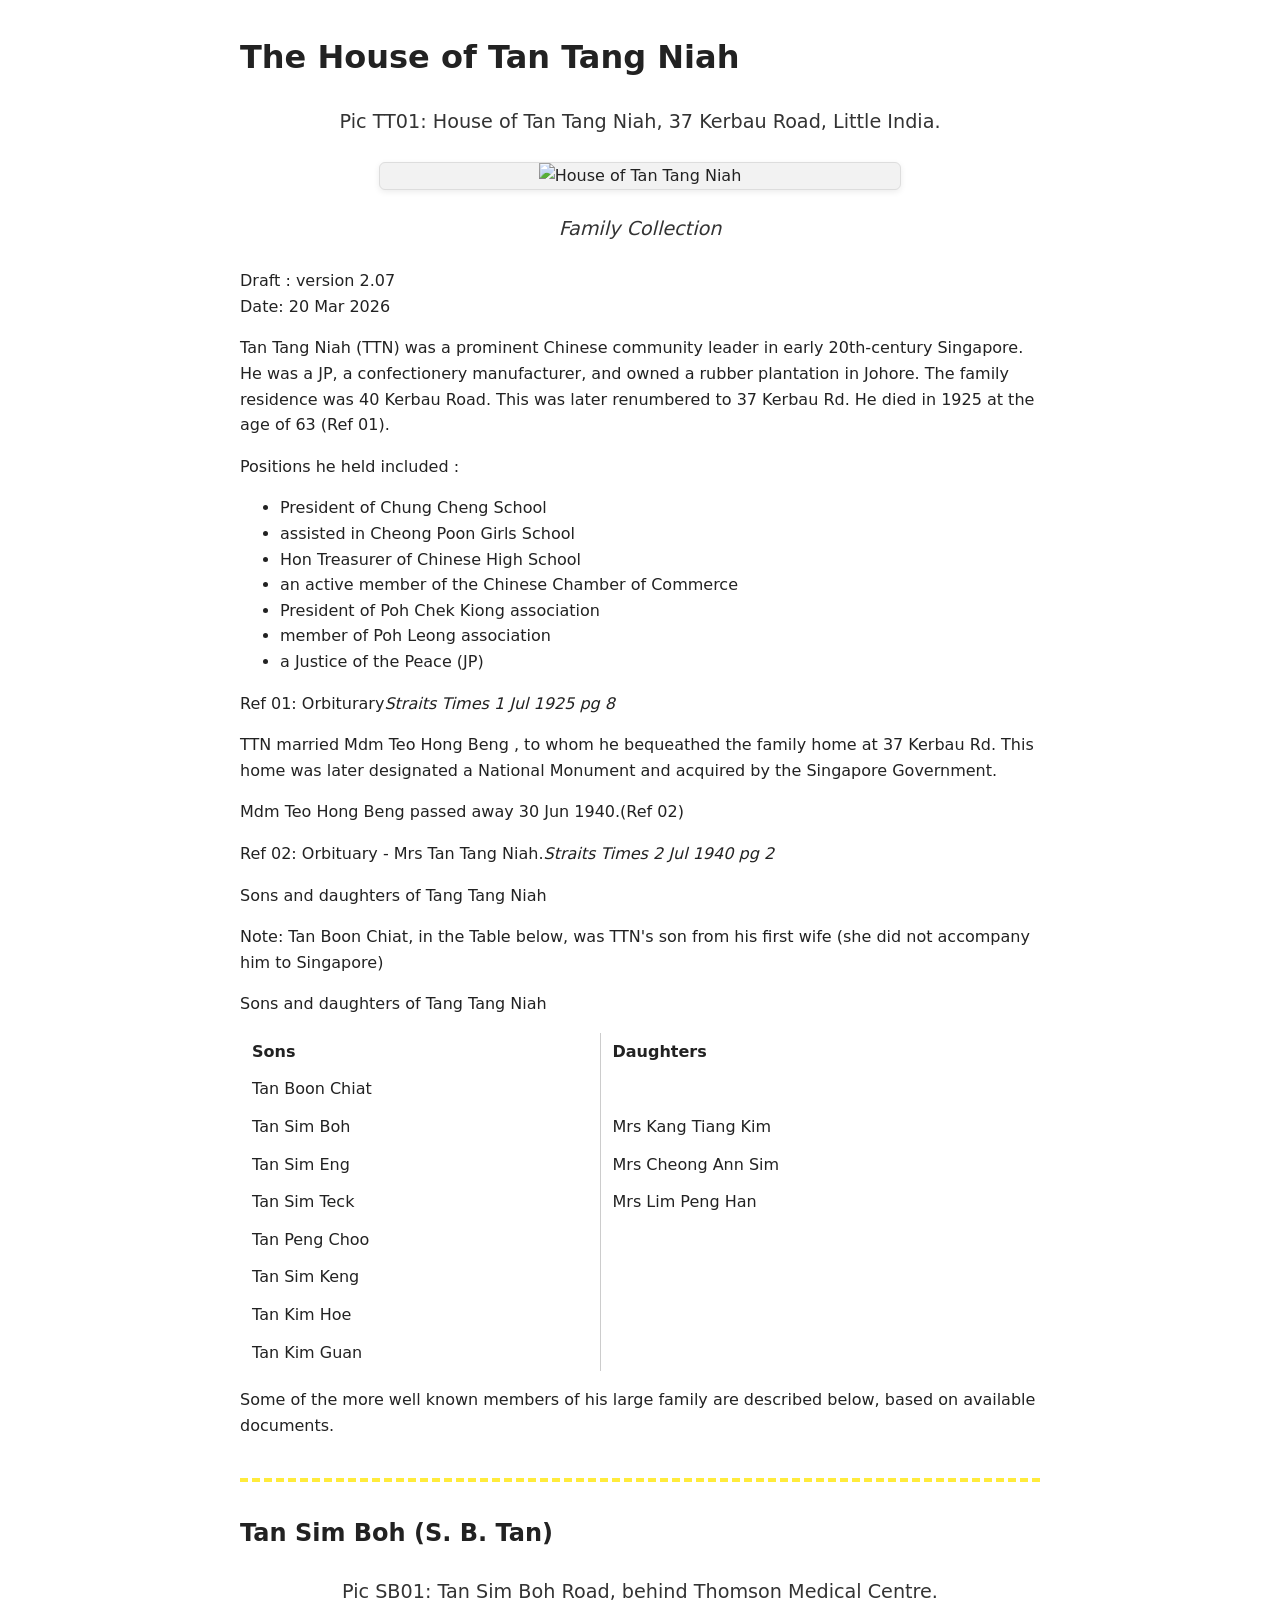
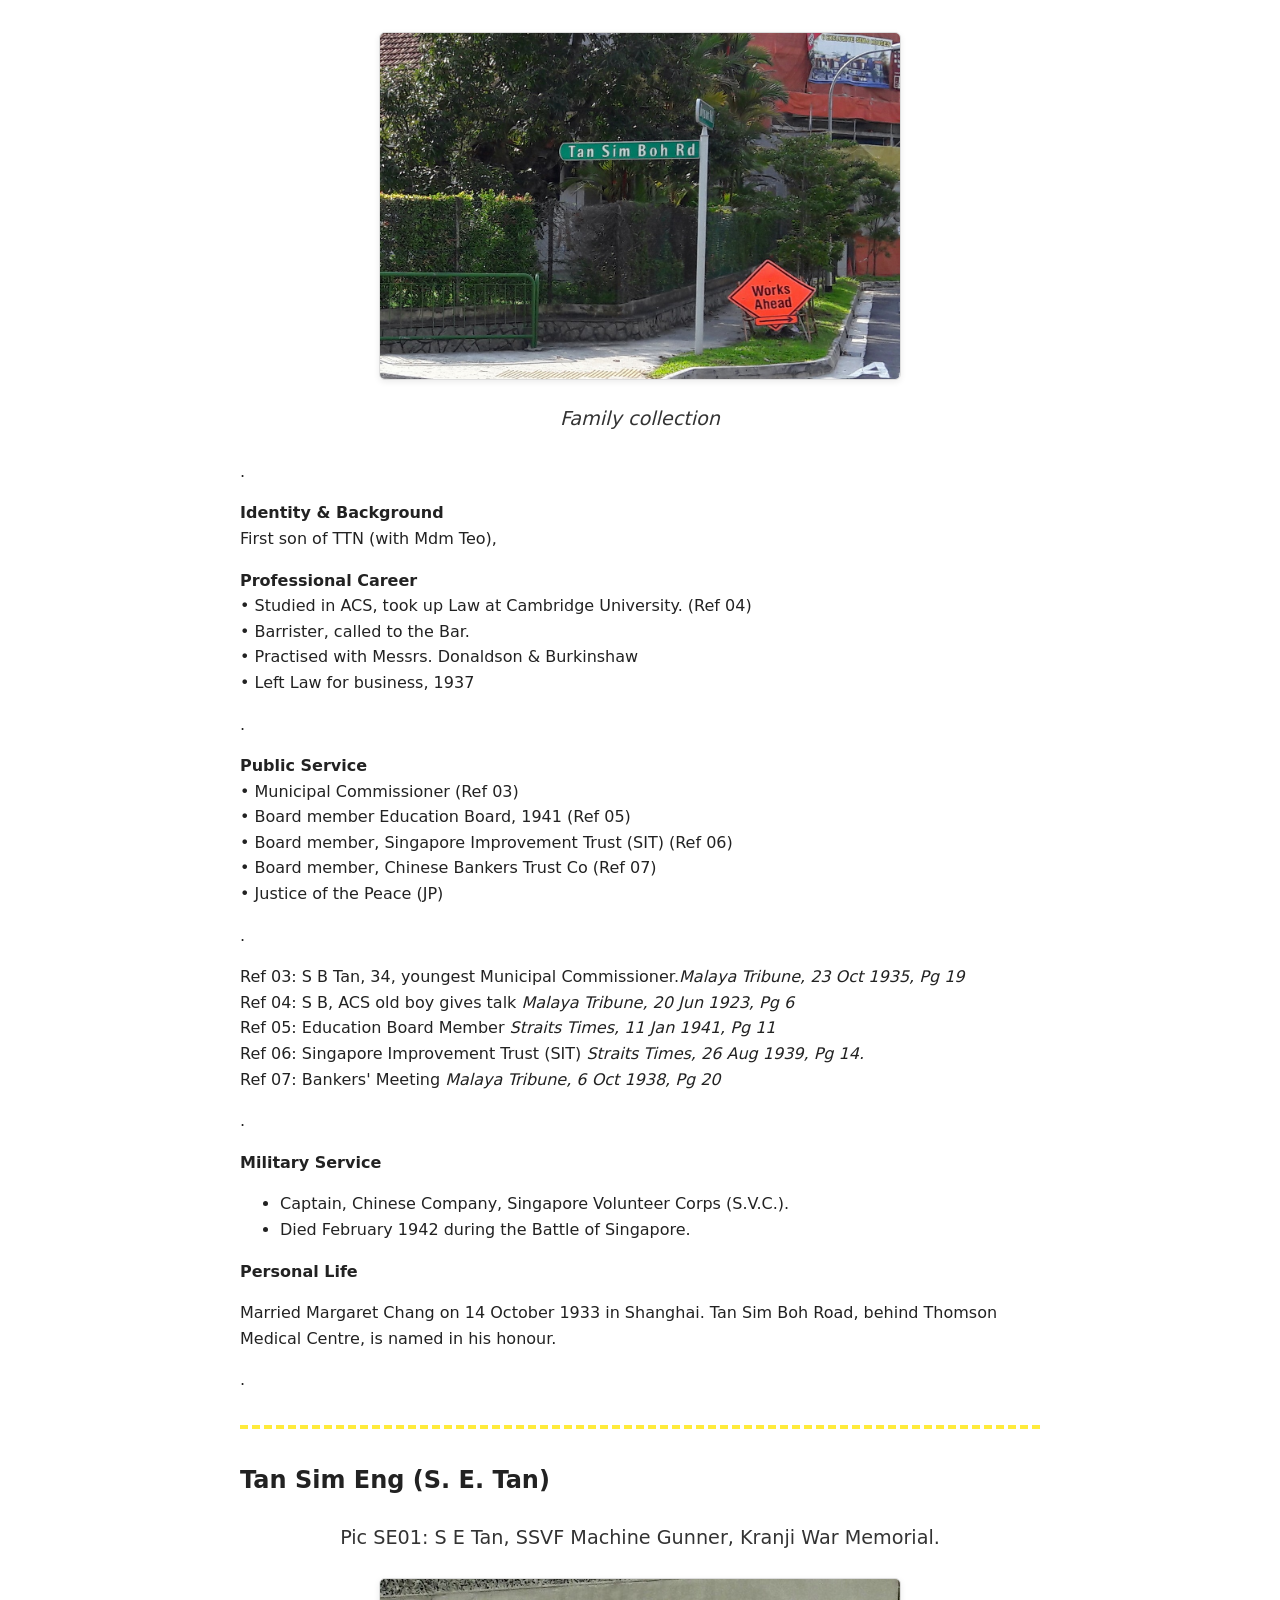
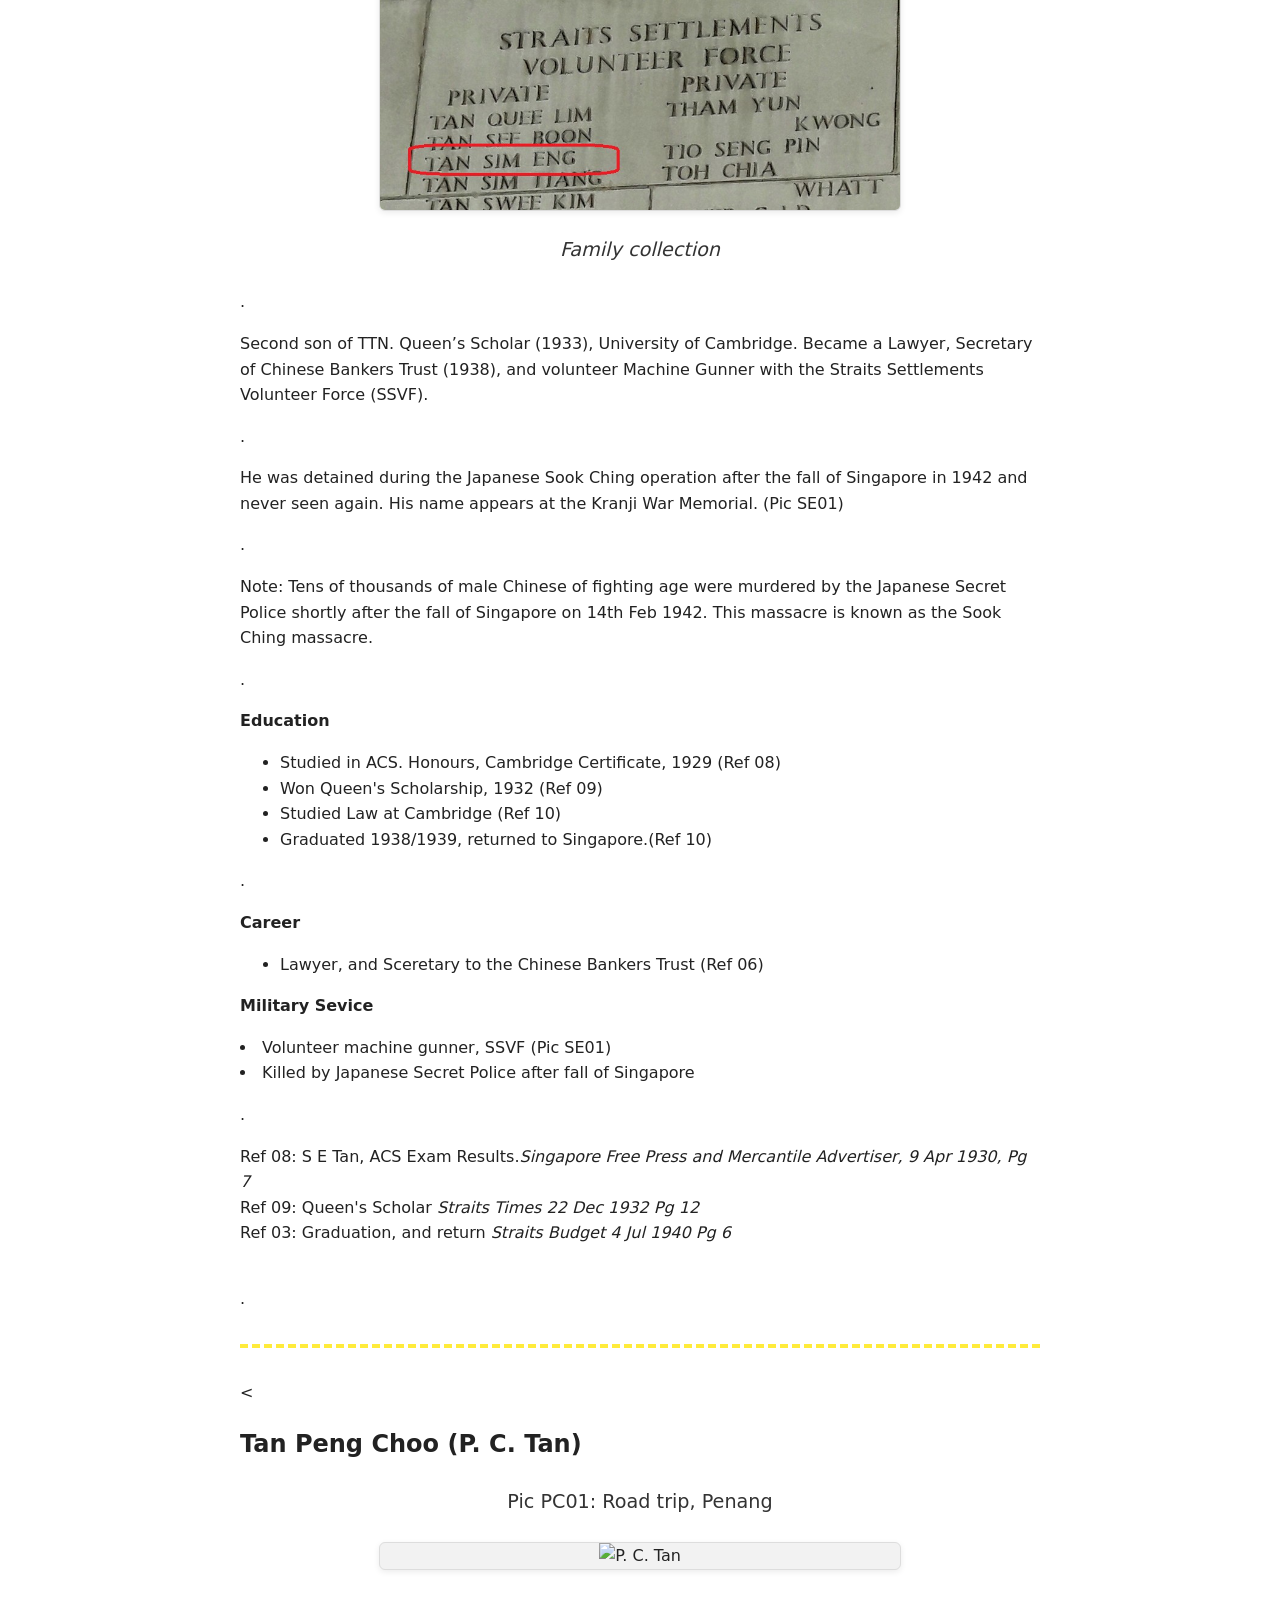
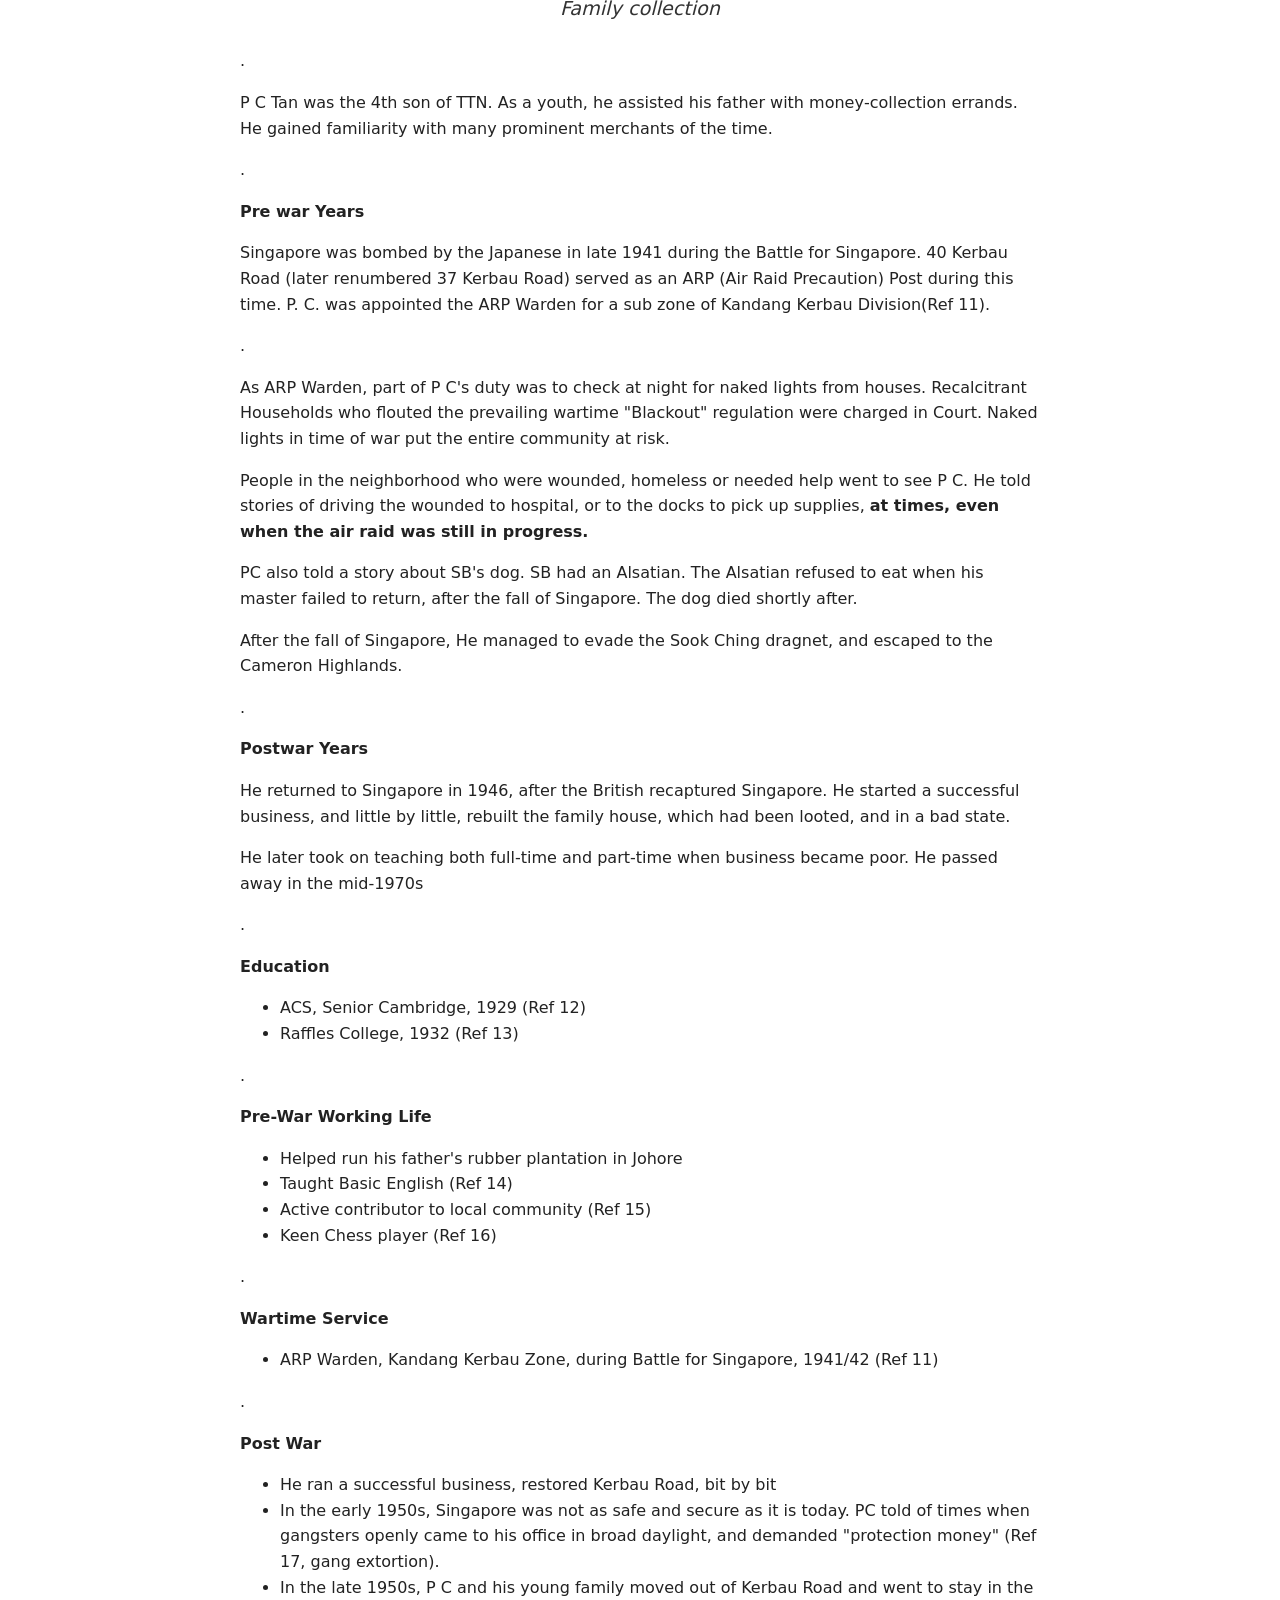
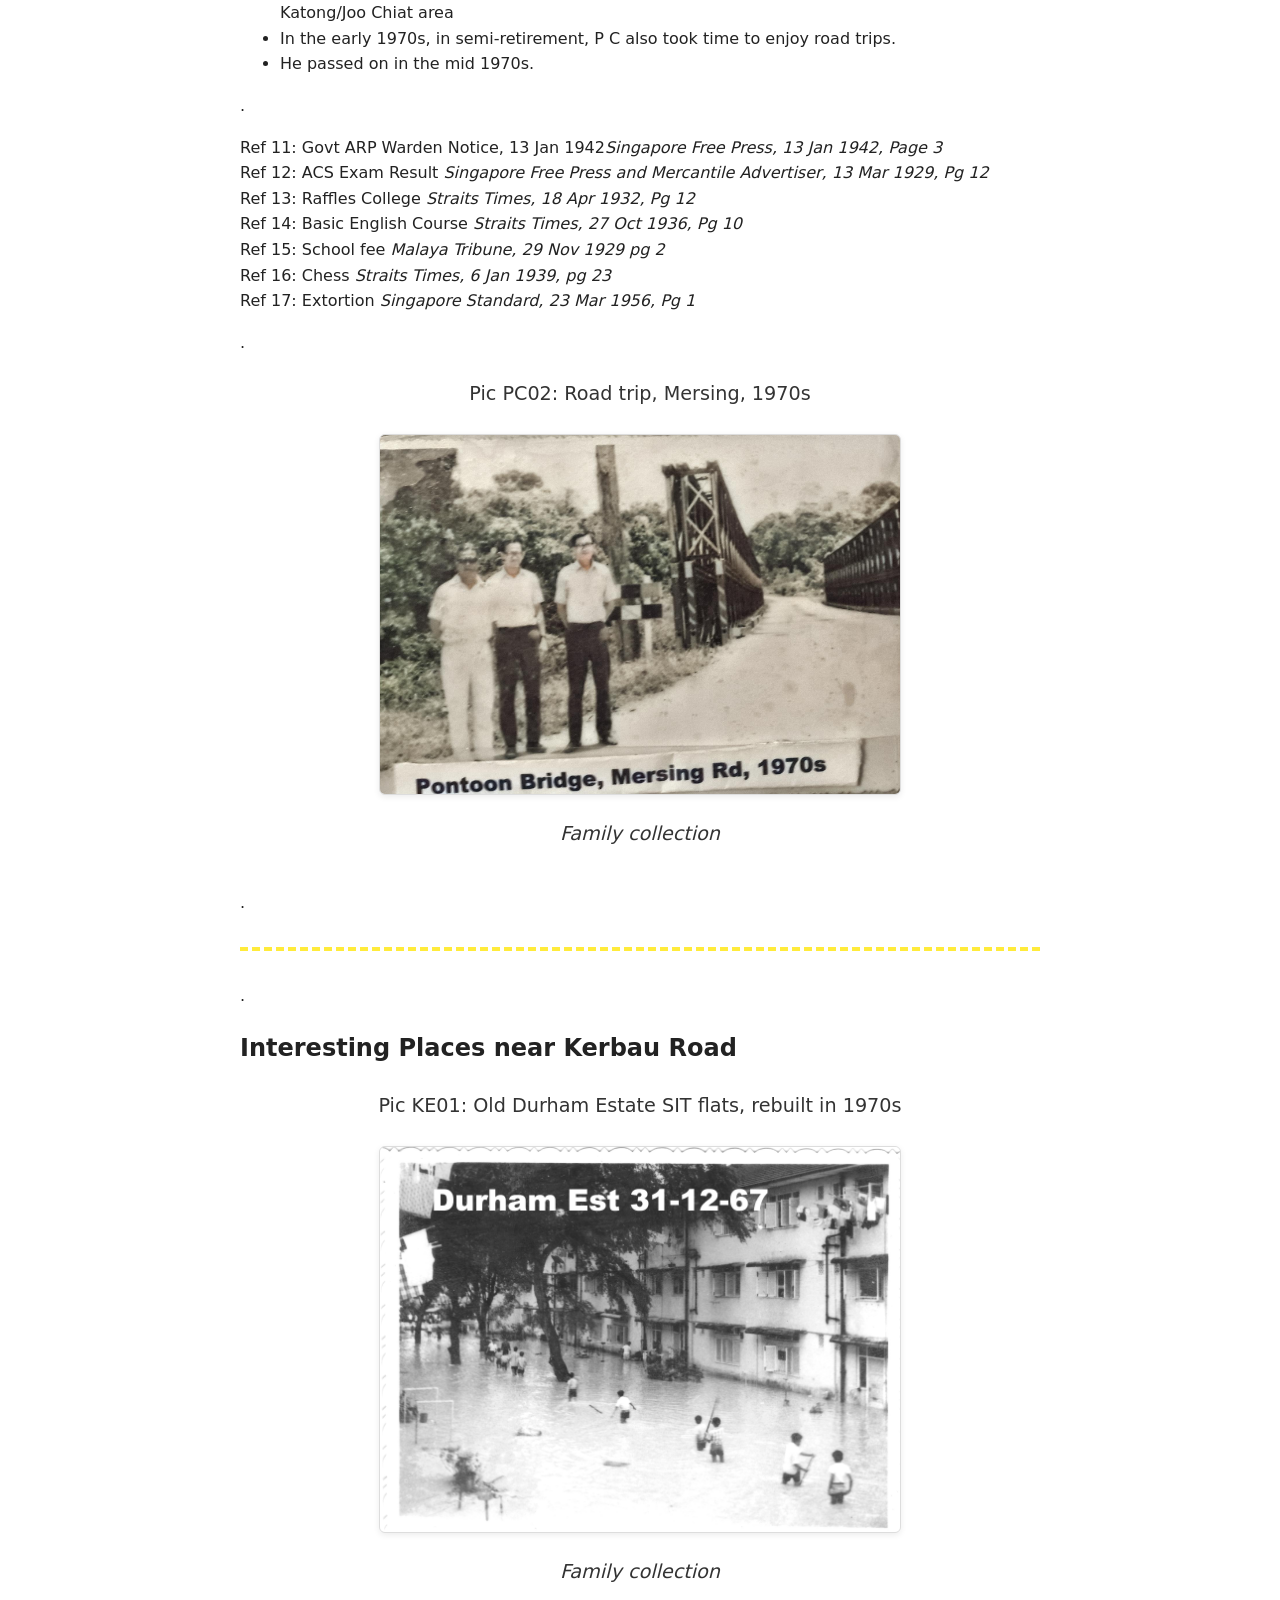
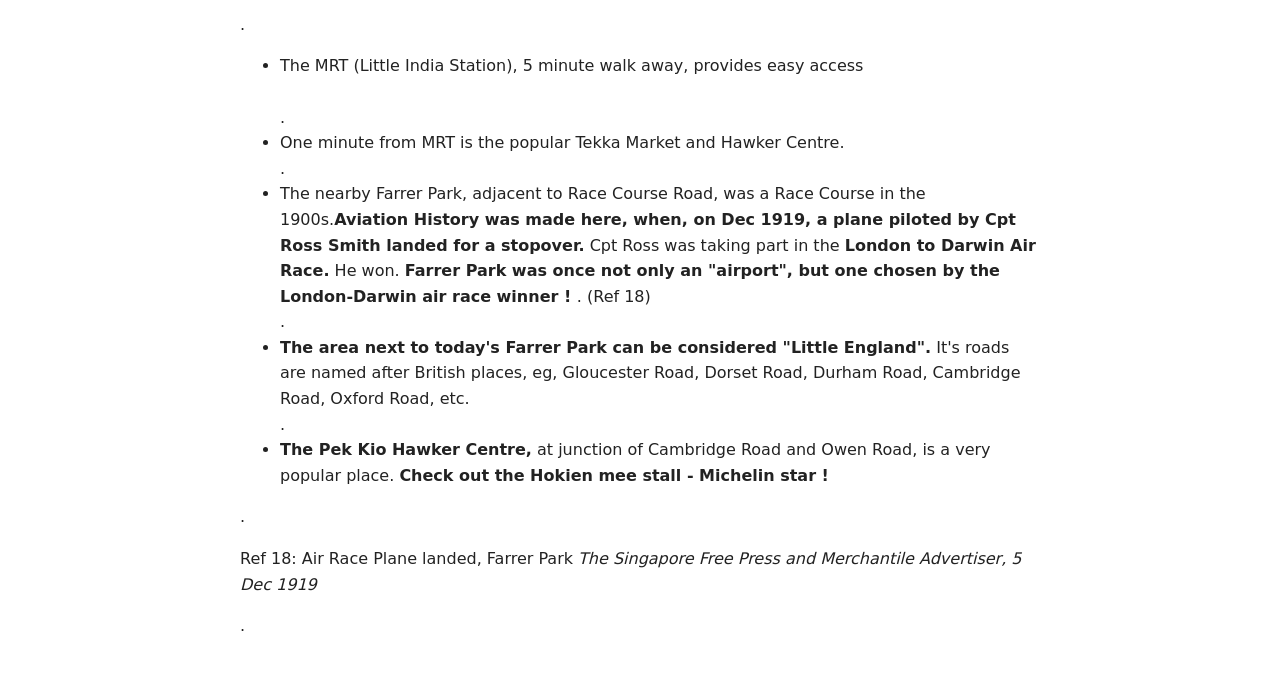
==== Index.html @ 54bc56e3 "Rename Index-new.html to Index.html" ====
<!DOCTYPE html>
<html lang="en">
<meta http-equiv="Content-Security-Policy"
      content="
        default-src 'self';
        script-src 'self';
        style-src 'self';
        img-src 'self';
        object-src 'none';
        base-uri 'self';
        frame-ancestors 'none';
      ">
<head>
  <meta charset="UTF-8">
  <title>The House of Tan Tang Niah</title>
  <meta name="viewport" content="width=device-width, initial-scale=1">

  <!-- Externalised CSS -->
  <link rel="stylesheet" href="style.css">

  <!-- Externalised JS -->
  <script src="script.js" defer></script>
</head>

<body>

  <h1>The House of Tan Tang Niah</h1>

  <figure class="figure-block">
    <figcaption class="caption-large">
      Pic TT01: House of Tan Tang Niah, 37 Kerbau Road, Little India. 
    </figcaption>
    <div class="img-frame">
      <img src="KerbauRd.jpg" alt="House of Tan Tang Niah" >
    </div>
    <figcaption class="caption-large">
      <em>Family Collection</em>
    </figcaption>
  </figure>

  <div class="section">
    <p> Draft : version 2.07<br>
        Date: 20 Mar 2026<br>
    </p>
    <p>Tan Tang Niah (TTN) was a prominent Chinese community leader in early 20th‑century Singapore. He was a JP, a confectionery manufacturer, and owned a rubber plantation in Johore. The family residence was 40 Kerbau Road. This was later renumbered to 37 Kerbau Rd. He died in 1925 at the age of 63 (Ref 01).</p>
    <p> Positions he held included :
    <ul>
      <li> President of Chung Cheng School</li>
      <li> assisted in Cheong Poon Girls School </li>
      <li> Hon Treasurer of Chinese High School</li>  
      <li> an active member of the Chinese Chamber of Commerce</li>
      <li> President of Poh Chek Kiong association</li>
      <li> member of Poh Leong association</li>
      <li> a Justice of the Peace (JP)</li>
    </ul>
    </p>
<p>Ref 01: Orbiturary<em>Straits Times 1 Jul 1925 pg 8</em></p>
    <p>TTN married Mdm Teo Hong Beng , to whom he bequeathed the family home at 37 Kerbau Rd. This home was later designated a National Monument and acquired by the Singapore Government.</p>
    <p> Mdm Teo Hong Beng passed away 30 Jun 1940.(Ref 02)</p>
<p>Ref 02: Orbituary - Mrs Tan Tang Niah.<em>Straits Times 2 Jul 1940 pg 2</em></p>
<p> Sons and daughters of Tang Tang Niah</p>
<p> Note: Tan Boon Chiat, in the Table below, was TTN's son from his first wife (she did not accompany him to Singapore)</p>
<p>Sons and daughters of Tang Tang Niah</p>
<table class="family-table">
  <tr><th>Sons</th><th>Daughters</th></tr>
  <tr><td>Tan Boon Chiat</td><td></td></tr>
  <tr><td>Tan Sim Boh</td><td>Mrs Kang Tiang Kim</td></tr>
  <tr><td>Tan Sim Eng</td><td>Mrs Cheong Ann Sim</td></tr>
  <tr><td>Tan Sim Teck</td><td>Mrs Lim Peng Han</td></tr>
  <tr><td>Tan Peng Choo</td><td></td></tr>
  <tr><td>Tan Sim Keng</td><td></td></tr>
  <tr><td>Tan Kim Hoe</td><td></td></tr>
  <tr><td>Tan Kim Guan</td><td></td></tr>
</table>

<p>Some of the more well known members of his large family are described below, based on available documents.</p>
</div>

<div class="dotted-divider-3"></div>

  <!-- S. B. Tan -->
  <div class="section">
    <h2>Tan Sim Boh (S. B. Tan)</h2>

    <figure class="figure-block">     
      <figcaption class="caption-large">
        Pic SB01: Tan Sim Boh Road, behind Thomson Medical Centre. 
      </figcaption>
      <div class="img-frame">
        <img src="tsbRd.jpg" alt="Tan Sim Boh" >
      </div>
      <figcaption class="caption-large">
        <em>Family collection</em>
      </figcaption>
    </figure>
<p>.</p>
    <p><strong>Identity & Background</strong><br>
    First son of TTN (with Mdm Teo), </p>
    <p><strong>Professional Career</strong><br>
    • Studied in ACS, took up Law at Cambridge University. (Ref 04)<br>
    • Barrister, called to the Bar.<br>
    • Practised with Messrs. Donaldson & Burkinshaw<br>
    • Left Law for business, 1937</p>
<p>.</p>
    <p><strong>Public Service</strong><br>
    • Municipal Commissioner (Ref 03)<br>
    • Board member Education Board, 1941 (Ref 05)<br>
    • Board member, Singapore Improvement Trust (SIT) (Ref 06)<br>
    • Board member, Chinese Bankers Trust Co (Ref 07)<br>
    • Justice of the Peace (JP)</p>
<p>.</p>
<p>Ref 03: S B Tan, 34, youngest Municipal Commissioner.<em>Malaya Tribune, 23 Oct 1935, Pg 19</em><br>
Ref 04: S B, ACS old boy gives talk <em>Malaya Tribune, 20 Jun 1923, Pg 6</em><br>
Ref 05: Education Board Member <em>Straits Times, 11 Jan 1941, Pg 11</em><br>
 Ref 06: Singapore Improvement Trust (SIT) <em>Straits Times, 26 Aug 1939, Pg 14.</em><br>
 Ref 07: Bankers' Meeting <em>Malaya Tribune, 6 Oct 1938, Pg 20</em></p>
<p>.</p>
    <p><strong>Military Service</strong></p>
    <ul>
    <li>Captain, Chinese Company, Singapore Volunteer Corps (S.V.C.).</li>
    <li> Died February 1942 during the Battle of Singapore.</li>
    </ul>
    <p><strong>Personal Life</strong></p>
    <p>Married Margaret Chang on 14 October 1933 in Shanghai.
    Tan Sim Boh Road, behind Thomson Medical Centre, is named in his honour.</p>
<p>.</p>

<div class="dotted-divider-3"></div>
  <!-- S. E. Tan -->

<div class="section">
    <h2>Tan Sim Eng (S. E. Tan)</h2>

    <figure class="figure-block">
      <figcaption id="SE01" class="caption-large">
        Pic SE01: S E Tan, SSVF Machine Gunner, Kranji War Memorial. 
      </figcaption>
      <div class="img-frame">
        <img src="SE1.jpg" alt="Tan Sim Eng" >
      </div>
      <figcaption class="caption-large">
        <em>Family collection</em>
      </figcaption>
    </figure>
<p>.</p>

    <p>Second son of TTN. Queen’s Scholar (1933), University of Cambridge. Became a Lawyer, Secretary of Chinese Bankers Trust (1938), and volunteer Machine Gunner with the Straits Settlements Volunteer Force (SSVF).</p>
<p>.</p>
    <p>He was detained during the Japanese Sook Ching operation after the fall of Singapore in 1942 and never seen again. His name appears at the Kranji War Memorial. (Pic SE01)</p>
<p>.</p>
    <p>Note: Tens of thousands of male Chinese of fighting age were murdered by the Japanese Secret Police shortly after the fall of Singapore on 14th Feb 1942. This massacre is known as the Sook Ching massacre.</p>
<p>.</p>
    <p><strong>Education</strong></p>
    <ul>
     <li> Studied in ACS. Honours, Cambridge Certificate, 1929 (Ref 08)</li>
     <li> Won Queen's Scholarship, 1932 (Ref 09)</li>
     <li> Studied Law at Cambridge (Ref 10)</li>
     <li> Graduated 1938/1939, returned to Singapore.(Ref 10)</li>
    </ul>
   <p>.</p>
   
   <p><strong>Career</strong></p>
   <ul>
     <li> Lawyer, and Sceretary to the Chinese Bankers Trust (Ref 06)</li>
   </ul>
   <p></p>
   <p><strong>Military Sevice</strong></p>
     <li> Volunteer machine gunner, SSVF (Pic SE01)
     <li> Killed by Japanese Secret Police after fall of Singapore </li>
    </ul>
<p>.</p>
<p>Ref 08: S E Tan, ACS Exam Results.<em>Singapore Free Press and Mercantile Advertiser, 9 Apr 1930, Pg 7 </em><br>
Ref 09: Queen's Scholar <em>Straits Times 22 Dec 1932 Pg 12</em><br>
Ref 03: Graduation, and return <em>Straits Budget 4 Jul 1940 Pg 6</em></p>

  </div>
<p>.</p>

<div class="dotted-divider-3"></div>

  <!-- P. C. Tan -->
<  <div class="section">
    <h2>Tan Peng Choo (P. C. Tan)</h2>

<figure class="figure-block">
      <figcaption class="caption-large">
        Pic PC01: Road trip, Penang
      </figcaption>
      <div class="img-frame">
        <img src="keklokSi.jpg" alt="P. C. Tan">
      </div>
      <figcaption class="caption-large">
        <em>Family collection</em>
      </figcaption>
 </figure>
<p>.</p>

  <p>P C Tan was the 4th son of TTN. As a youth, he assisted his father with money‑collection errands. He gained familiarity with many prominent merchants of the time.</p>
<p>.</p>

    <p><strong>Pre war Years</strong></p>
    <p>Singapore was bombed by the Japanese in late 1941 during the Battle for Singapore. 40 Kerbau Road (later renumbered 37 Kerbau Road) served as an ARP (Air Raid Precaution) Post during this time. P. C. was appointed the ARP Warden for a sub zone of Kandang Kerbau Division(Ref 11). </p>
<p>.</p>
<p>As ARP Warden, part of P C's duty was to check at night for naked lights from houses. Recalcitrant Households who flouted the prevailing wartime "Blackout" regulation were charged in Court. Naked lights in time of war put the entire community at risk.</p>
<p> People in the neighborhood who were wounded, homeless or needed help went to see P C. He told stories of driving  the wounded to hospital, or to the docks to pick up supplies, <strong>at times, even when the air raid was still in progress.</strong></p>
<p>PC also told a story about SB's dog. SB had an Alsatian. The Alsatian refused to eat when his master failed to return, after the fall of Singapore. The dog died shortly after.</p>
    <p>After the fall of Singapore, He managed to evade the Sook Ching dragnet, and escaped to the Cameron Highlands.</p>
<p>.</p>
    <p><strong>Postwar Years</strong><br>
    <p>He returned to Singapore in 1946, after the British recaptured Singapore. He started a successful business, and little by little, rebuilt the family house, which had been looted, and in a bad state.</p>
    
   <p>He later took on teaching both full-time and part‑time when business became poor. He passed away in the mid-1970s</p>
<p>.</p>   
<p><strong>Education</strong></p>
 <ul>
  <li> ACS, Senior Cambridge, 1929 (Ref 12)</li>
  <li> Raffles College, 1932 (Ref 13)</li>
 </ul>
<p>.</p>
<p><strong>Pre-War Working Life</strong></p>
 <ul>
  <li>Helped run his father's rubber plantation in Johore</li>
  <li>Taught Basic English (Ref 14)</li>
  <li>Active contributor to local community (Ref 15)</li>
  <li>Keen Chess player (Ref 16)</li>
 </ul>
<p>.</p>
<p><strong>Wartime Service</strong></p>
 <ul>
  <li>ARP Warden, Kandang Kerbau Zone, during Battle for Singapore, 1941/42 (Ref 11)</li>
 </ul>
<p>.</p>   
<p><strong>Post War</strong></p>
  <ul>
   <li>He ran a successful business, restored Kerbau Road, bit by bit</li>
   <li>In the early 1950s, Singapore was not as safe and secure as it is today. PC told of times when gangsters openly came to his office in broad daylight, and demanded "protection money" (Ref 17, gang extortion). </li>
   <li>In the late 1950s, P C and his young family moved out of Kerbau Road and went to stay in the Katong/Joo Chiat area</li>
   <li>In the early 1970s, in semi-retirement, P C also took time to enjoy road trips. </li>
   <li>He passed on in the mid 1970s.</li>
  </ul>
<p>.</p>
<p>Ref 11: Govt ARP Warden Notice, 13 Jan 1942<em>Singapore Free Press, 13 Jan 1942, Page 3</em><br>
   Ref 12: ACS Exam Result<em> Singapore Free Press and Mercantile Advertiser, 13 Mar 1929, Pg 12</em><br>
   Ref 13: Raffles College <em>Straits Times, 18 Apr 1932, Pg 12</em><br>
   Ref 14: Basic English Course <em>Straits Times, 27 Oct 1936, Pg 10</em><br>
   Ref 15: School fee<em> Malaya Tribune, 29 Nov 1929 pg 2</em><br>
   Ref 16: Chess<em> Straits Times, 6 Jan 1939, pg 23</em><br>
   Ref 17: Extortion <em>Singapore Standard, 23 Mar 1956, Pg 1</em></p>
<p>.</p>
 <figure class="figure-block">
      <figcaption class="caption-large">
        Pic PC02: Road trip, Mersing, 1970s
      </figcaption>

      <div class="img-frame">
        <img src="Pontoon.jpg" alt="P. C. Tan">
      </div>
      <figcaption class="caption-large">
        <em>Family collection</em>
      </figcaption>
   </figure>

 </div>
<p>.</p>

<div class="dotted-divider-3"></div>
<p>.</p>

 <div class="section">
    <h2>Interesting Places near Kerbau Road</h2>
   
  <figure class="figure-block">
      <figcaption class="caption-large">
        Pic KE01: Old Durham Estate SIT flats, rebuilt in 1970s
      </figcaption>

      <div class="img-frame">
        <img src="DurEstFlood.jpg" alt="Durham">
      </div>
      <figcaption class="caption-large">
        <em>Family collection</em>
      </figcaption>
   </figure>  
  <p>.</p>
 
  <ul>
   <li>The MRT (Little India Station), 5 minute walk away, provides easy access<br><br>.<br></li>
   <li>One minute from MRT is the popular Tekka Market and Hawker Centre.<br>.<br></li>
   <li>The nearby Farrer Park, adjacent to Race Course Road, was a Race Course in the 1900s.<strong>Aviation History was made here, when, on Dec 1919, a plane piloted by Cpt Ross Smith landed for a stopover.</strong> Cpt Ross was taking part in the <strong>London to Darwin Air Race.</strong> He won. <strong> Farrer Park was once not only an "airport", but one chosen by the London-Darwin air race winner ! </strong>. (Ref 18)<br>.<br></li>
   <li><strong>The area next to today's Farrer Park can be considered "Little England".</strong> It's roads are named after British places, eg, Gloucester Road, Dorset Road, Durham Road, Cambridge Road, Oxford Road, etc.<br>.<br></li>
   <li><strong>The Pek Kio Hawker Centre,</strong> at junction of Cambridge Road and Owen Road, is a very popular place. <strong>Check out the Hokien mee stall - Michelin star ! </strong></li>
 </ul>
<p>.</p>
<p>Ref 18: Air Race Plane landed, Farrer Park<em> The Singapore Free Press and Merchantile Advertiser, 5 Dec 
1919</em></p>
<p>.</p>
</div>


</body>
</html>
---- style.css ----
body {
  font-family: system-ui, sans-serif;
  line-height: 1.6;
  margin: 2rem auto;
  max-width: 800px;
  padding: 0 1rem;
  color: #222;
}

h1, h2, h3 {
  font-weight: 600;
}

/* --- UNIVERSAL IMAGE PRESENTATION --- */

.figure-block {
  margin: 1.5rem 0;
  text-align: center;
}

figure {
  margin: 0;
}

/* Default figcaption */
figcaption {
  margin-top: 0.5rem;
  font-size: 0.9rem;
  color: #555;
}

/* NEW: Large default caption */
.caption-large {
  font-size: 1.2rem;
  font-weight: 500;
  color: #333;
}

/* Smart adaptive image frame */
/**********************************
.img-frame {
  width: 100%;
  background: #f2f2f2;
  display: flex;
  justify-content: center;
  align-items: center;
  overflow: hidden;

  border: 1px solid #ddd;
  border-radius: 6px;
  box-shadow: 0 2px 6px rgba(0,0,0,0.08);
}
*****************************************/
.img-frame {
  width: 70%;
  max-width: 520px;
  margin: 1.5rem auto;

  background: #f2f2f2;
  border: 1px solid #ddd;
  border-radius: 6px;
  box-shadow: 0 2px 6px rgba(0,0,0,0.08);

  display: flex;
  justify-content: center;
  align-items: center;

  overflow: hidden;
}

/* Mobile override */
@media (max-width: 600px) {
  .img-frame {
    width: 100%;
    max-width: none;
  }
}

/*****************************
.img-frame img {
  width: 100%;
  height: auto;
  object-fit: contain;
}
****************************/

.img-frame.landscape {
  aspect-ratio: 16 / 9;
}

.img-frame.portrait {
  aspect-ratio: auto;
  padding: 1rem 0;
}

.img-frame.square {
  aspect-ratio: 1 / 1;
}

/**********************
.img-frame img {
  width: 100%;
  height: 100%;
  object-fit: contain;
}
*************************/

.img-frame img {
  max-width: 100%;
  height: auto;
  object-fit: contain;
}

.section {
  margin-bottom: 2.5rem;
}
.family-table {
  width: 100%;
  border-collapse: collapse;
}

.family-table th,
.family-table td {
  padding: 6px 12px;
}

.family-table th:first-child,
.family-table td:first-child {
  width: 45%;   /* Sons column */
}

.family-table th:last-child,
.family-table td:last-child {
  width: 55%;   /* Daughters column */
}
.family-table td + td,
.family-table th + th {
  border-left: 1px solid #ccc;
}
.family-table th {
  text-align: left;
}


.dotted-divider {
  margin: 2rem 0;
  border-bottom: 3px dotted #ffeb3b; /* bright yellow */
}


.dotted-divider-3 {
  margin: 2rem 0;
  border-bottom: 4px dashed #ffeb3b  ;  /*  yellow  */
  background: none !important;
  height: 0;
  line-height: 0;
}


/*  Drop down menu  new */
.section-drop {
  margin: 1.5rem 0;
  border: 1px solid #ccc;
  border-radius: 6px;
  padding: 0.5rem 1rem;
  background: #fafafa;
}

.section-drop summary {
  font-size: 1.4rem;
  font-weight: bold;
  cursor: pointer;
  padding: 0.5rem 0;
}

.section-drop[open] {
  background: #fff;
  border-color: #888;
}

.section-drop summary::-webkit-details-marker {
  display: none;
}

.section-drop summary::before {
  content: "▶ ";
  font-size: 1.2rem;
  transition: transform 0.2s ease;
}

.section-drop[open] summary::before {
  transform: rotate(90deg);
}
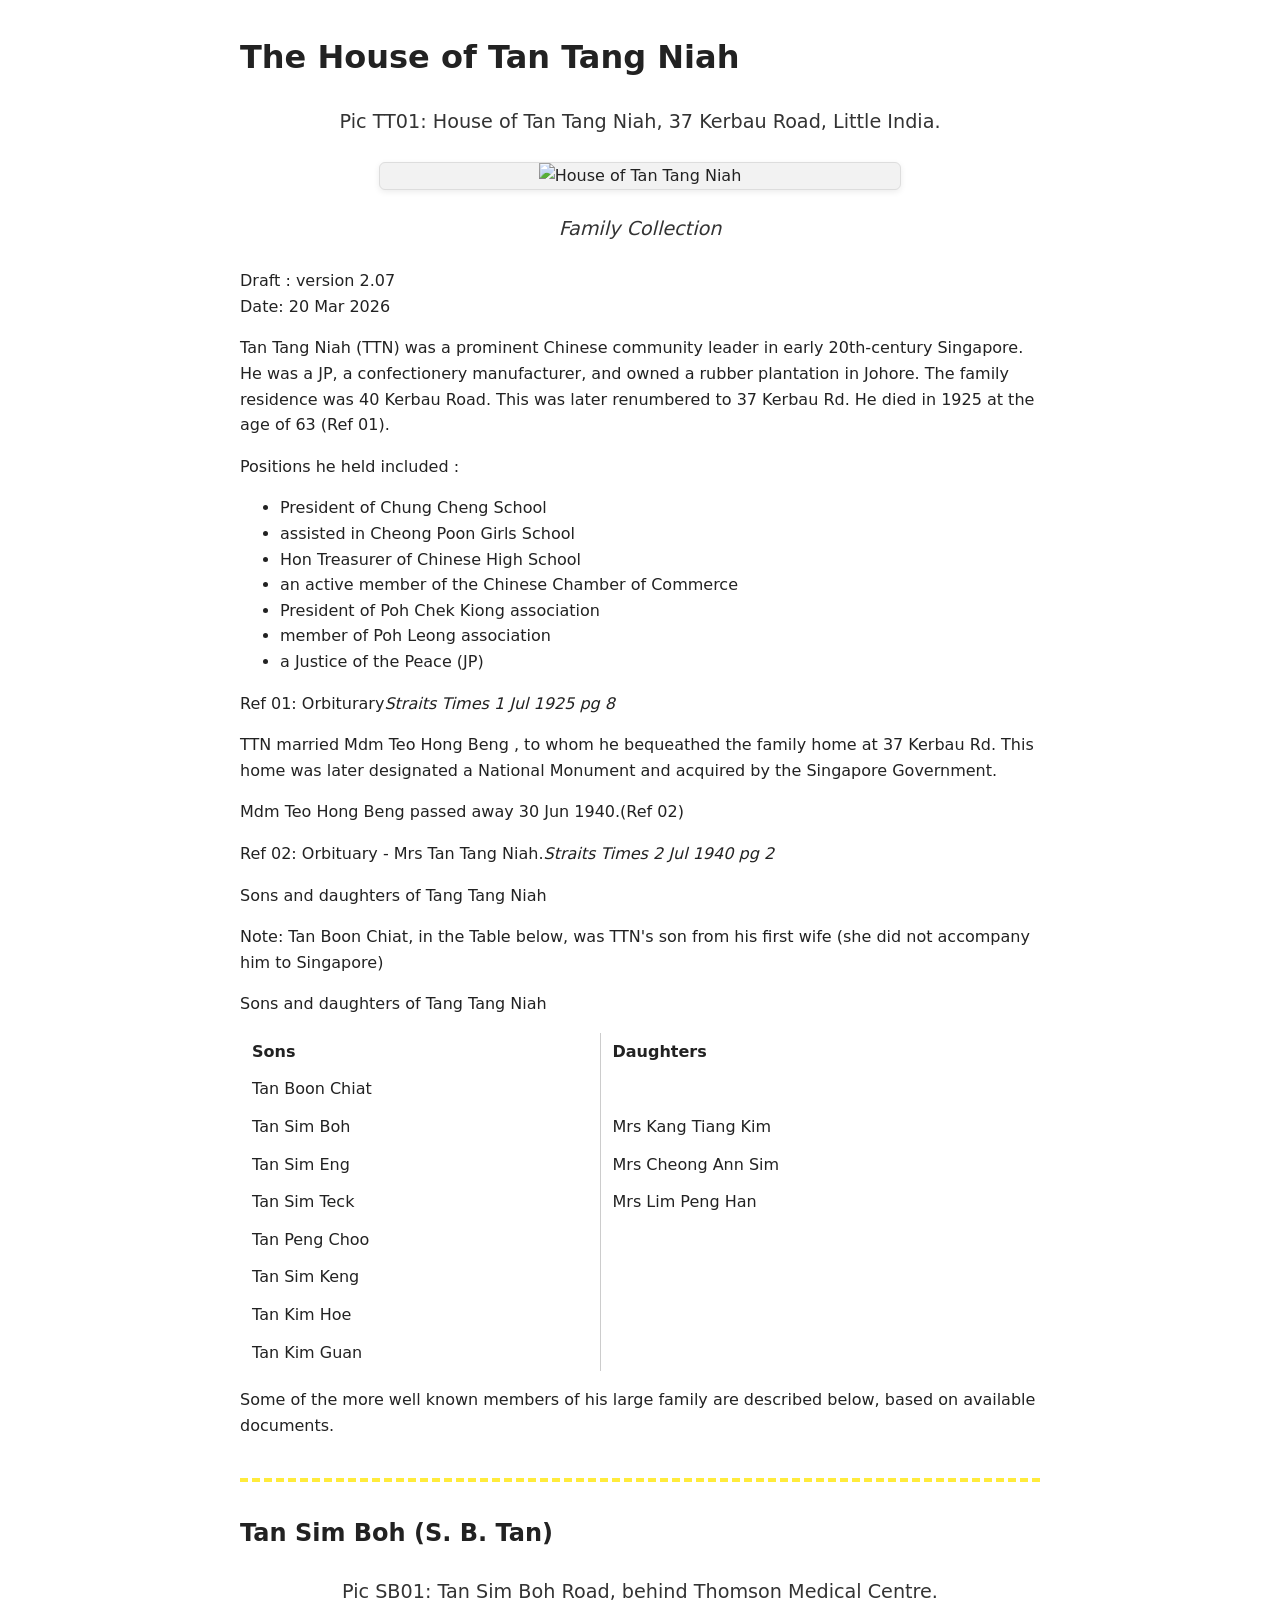
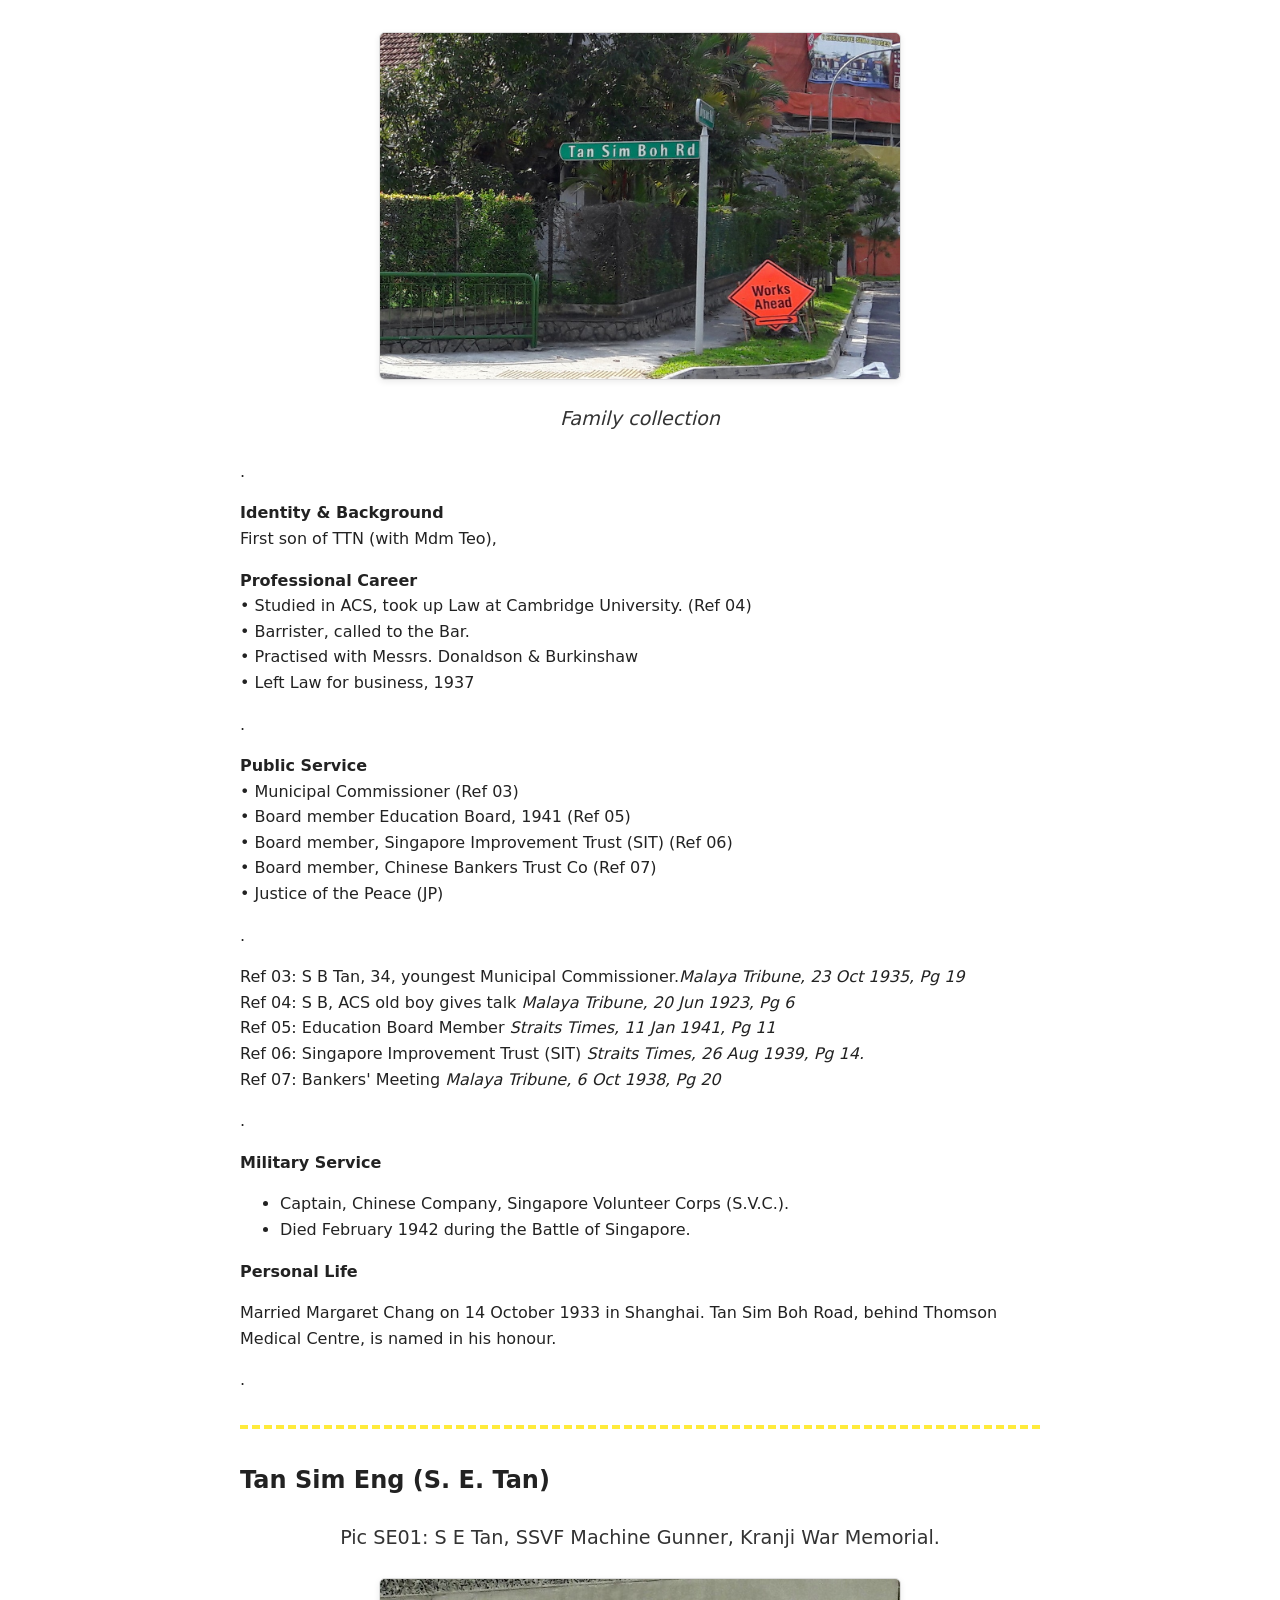
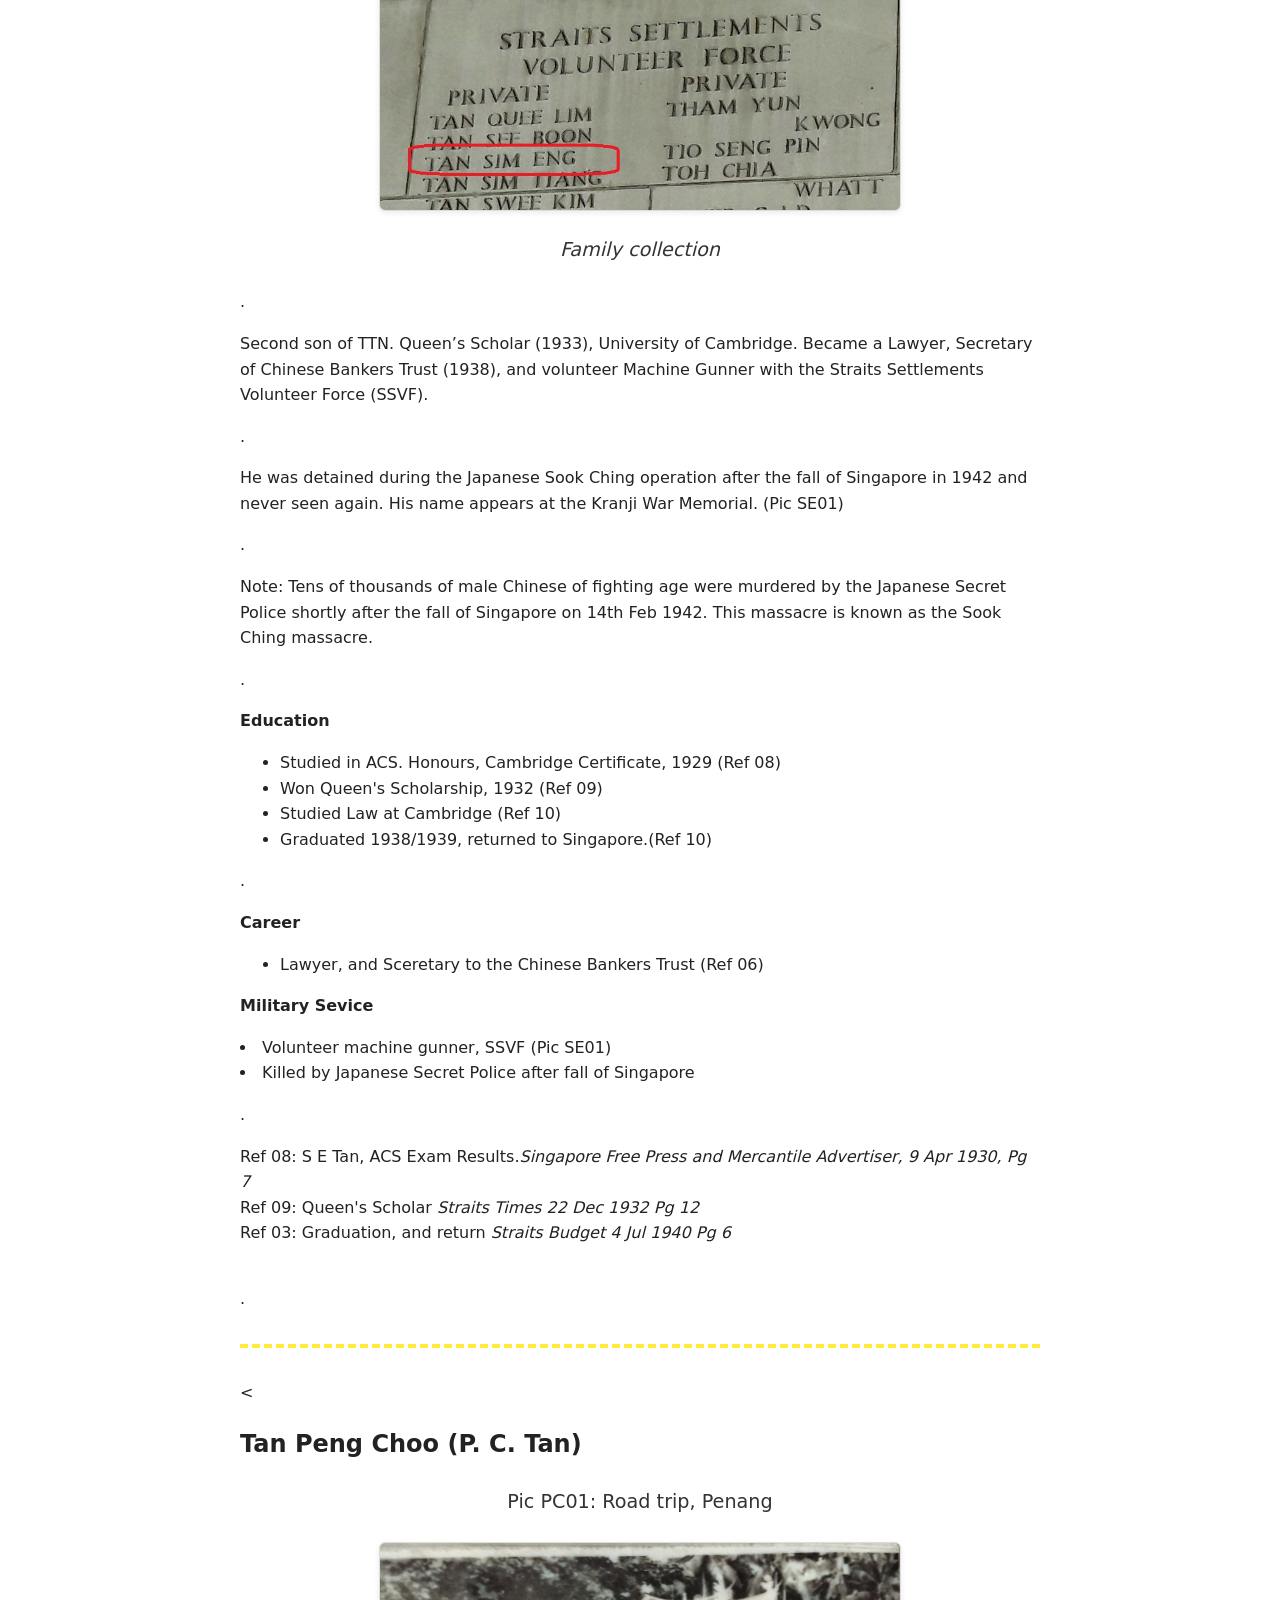
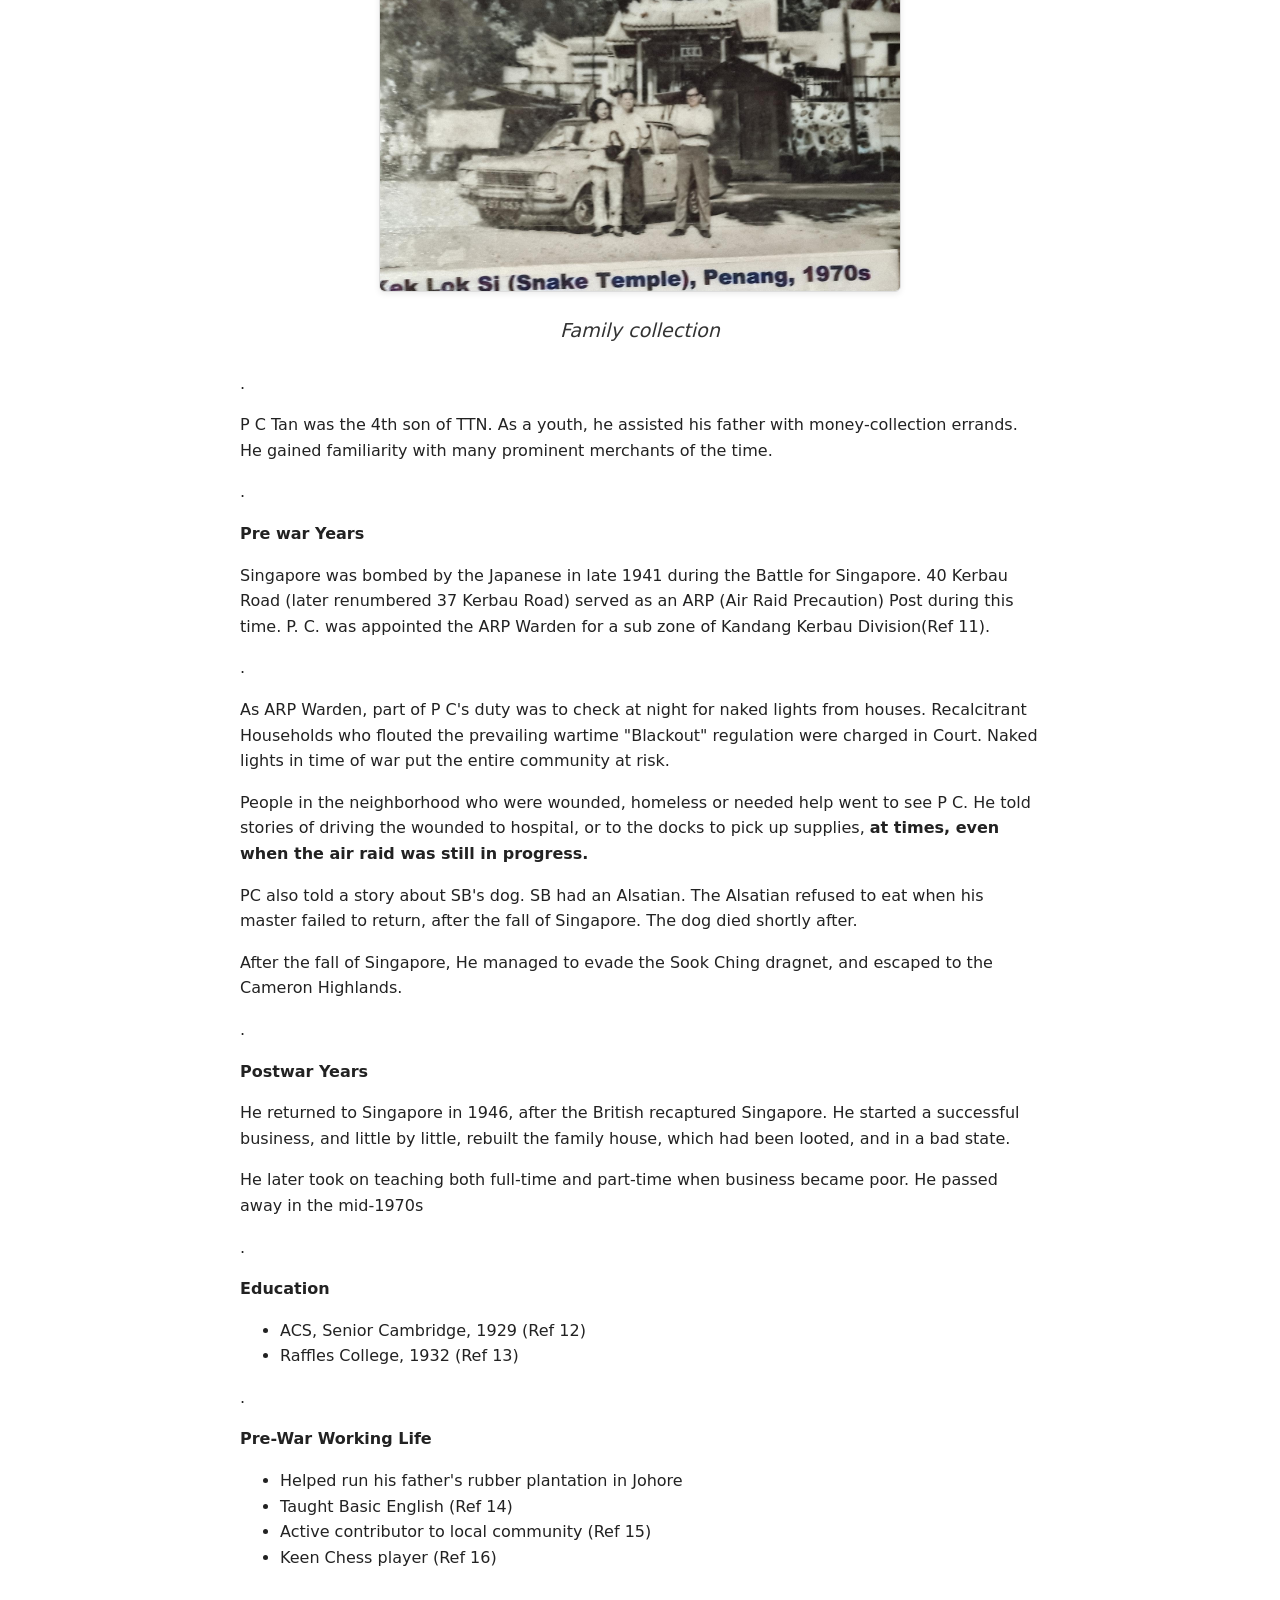
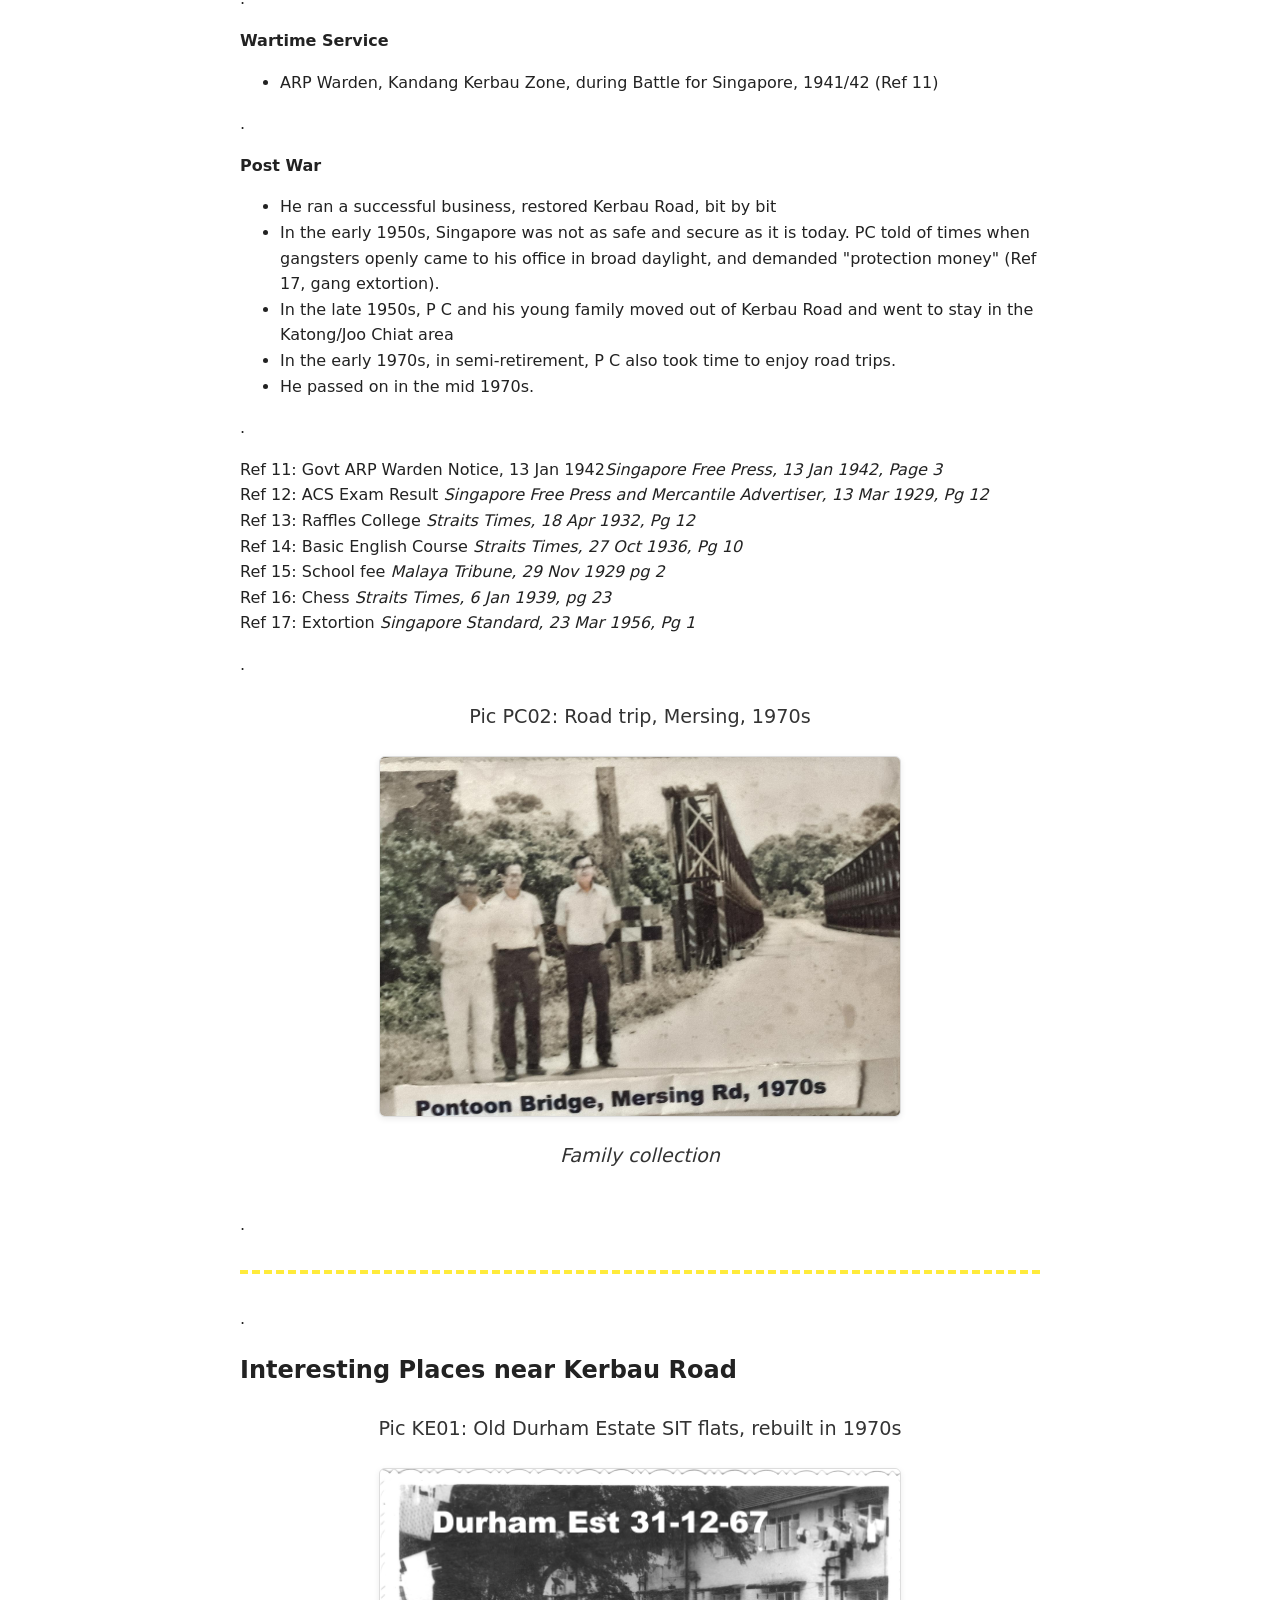
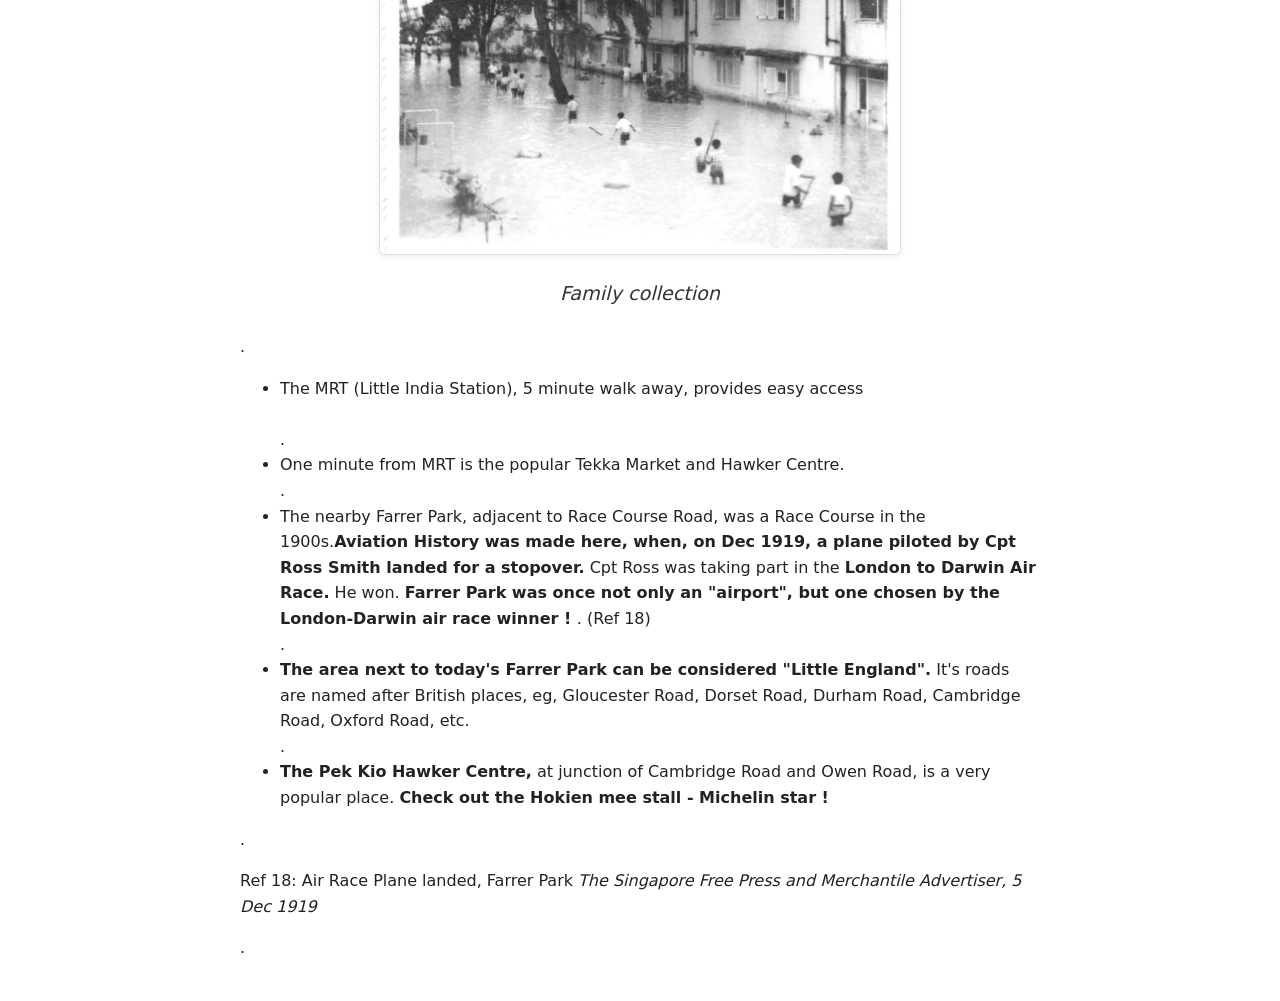
==== commit a2a569f1: "Add files via upload" ====
--- a/Index.html
+++ b/Index.html
@@ -187,7 +187,7 @@
         Pic PC01: Road trip, Penang
       </figcaption>
       <div class="img-frame">
-        <img src="keklokSi.jpg" alt="P. C. Tan">
+        <img src="kekloksi.jpg" alt="P. C. Tan">
       </div>
       <figcaption class="caption-large">
         <em>Family collection</em>
@@ -298,4 +298,4 @@
 
 
 </body>
-</html>
+</html>
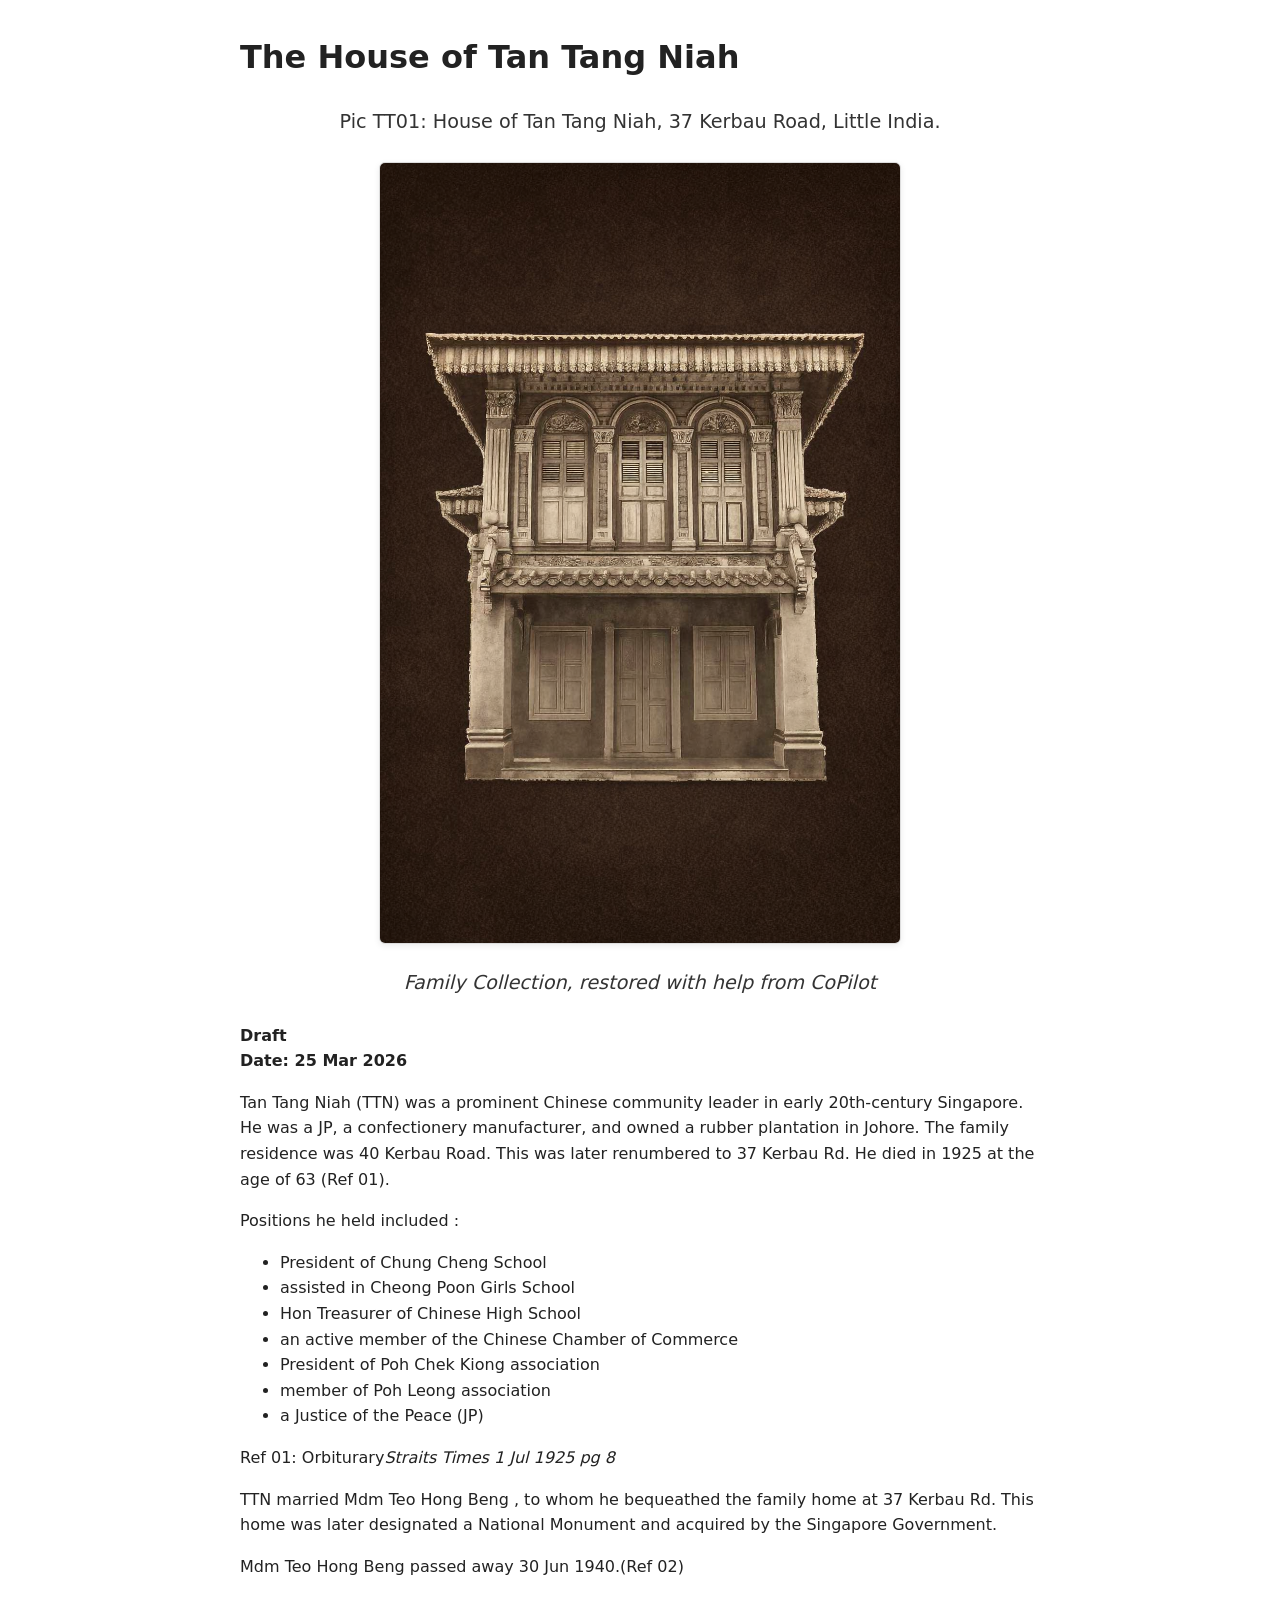
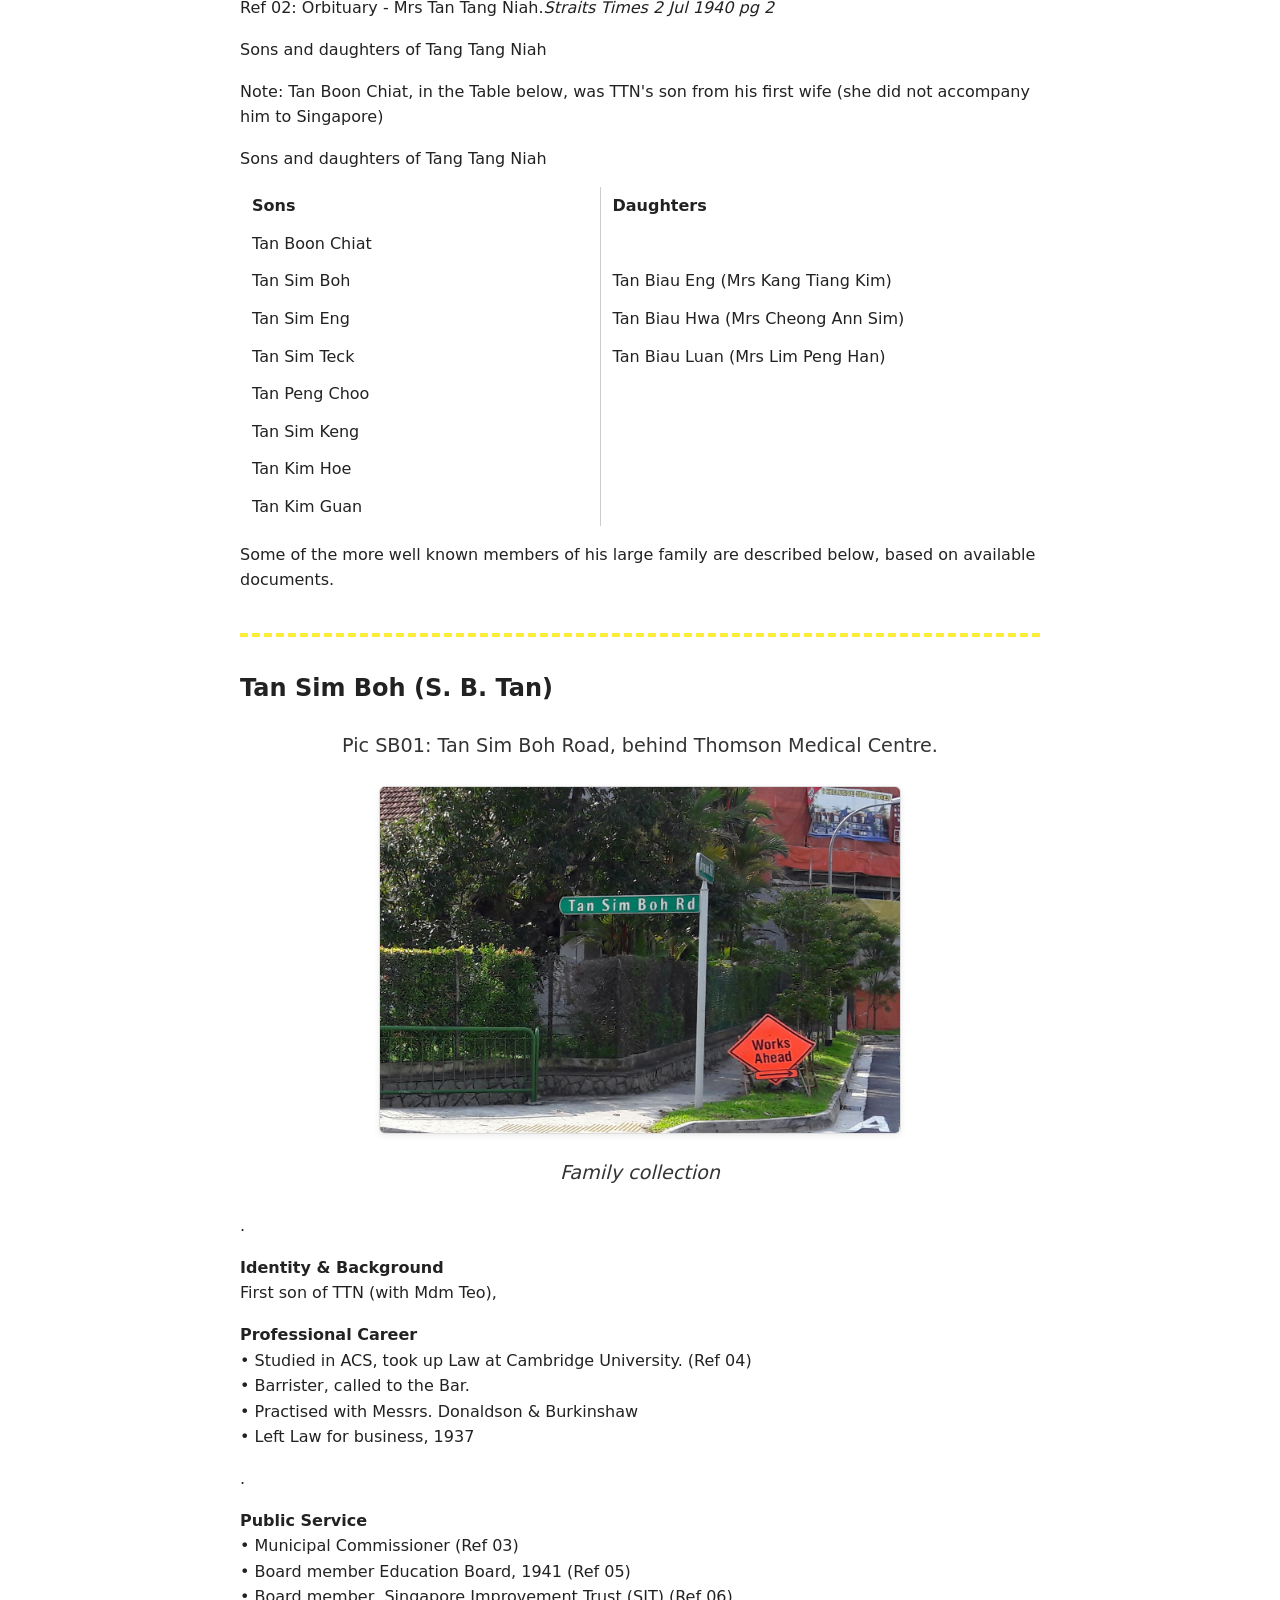
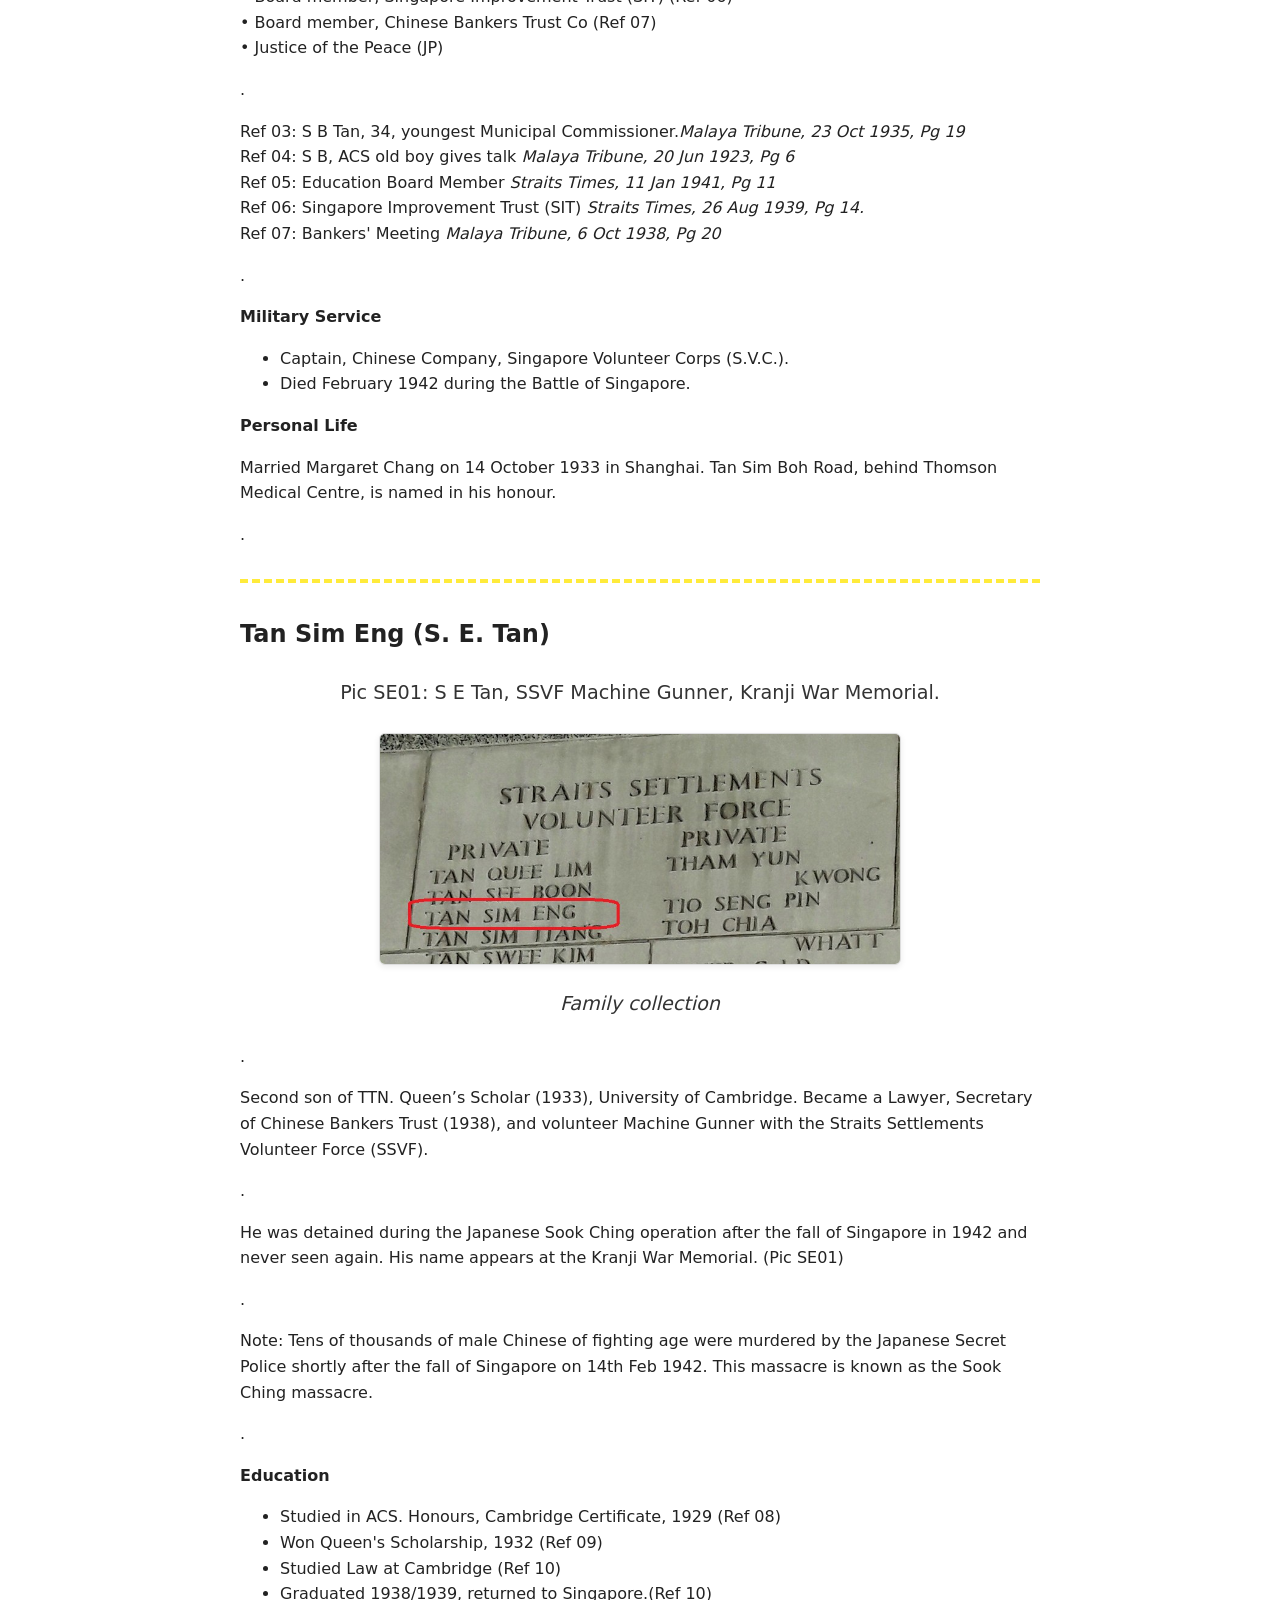
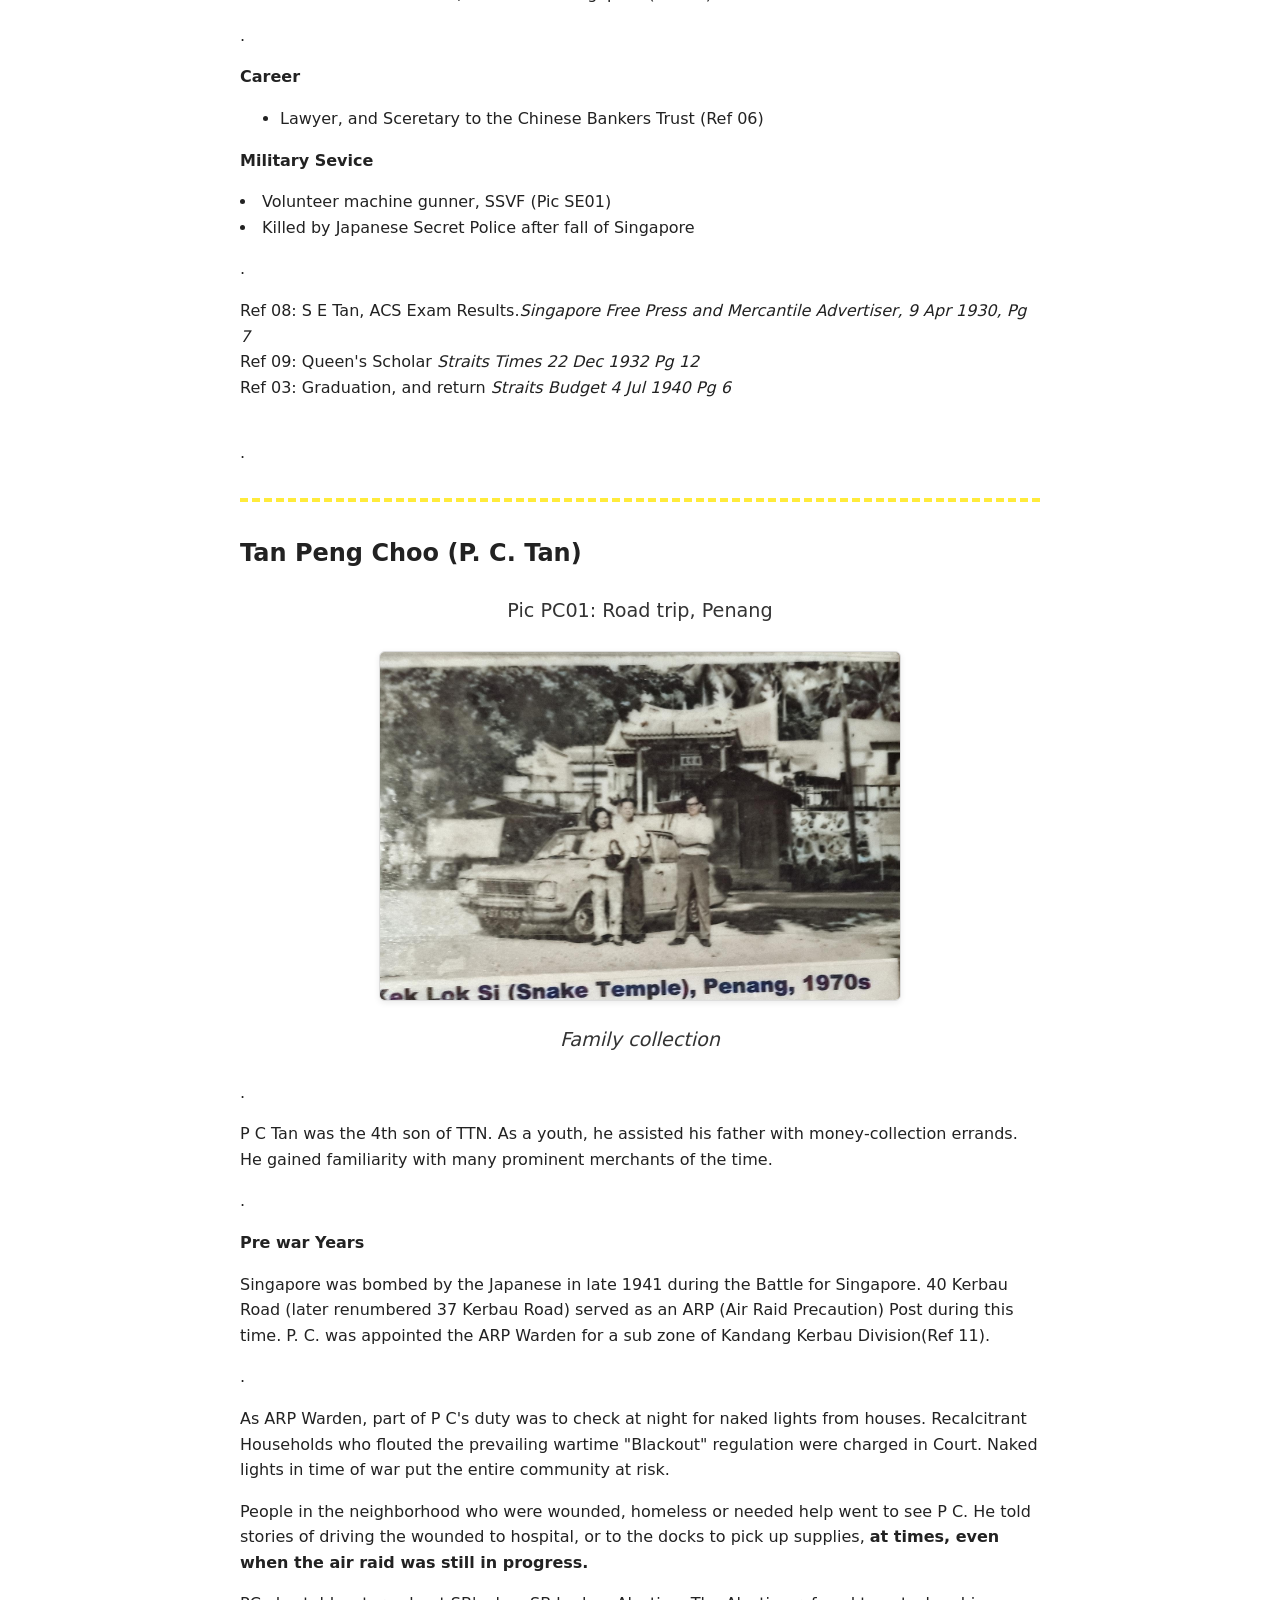
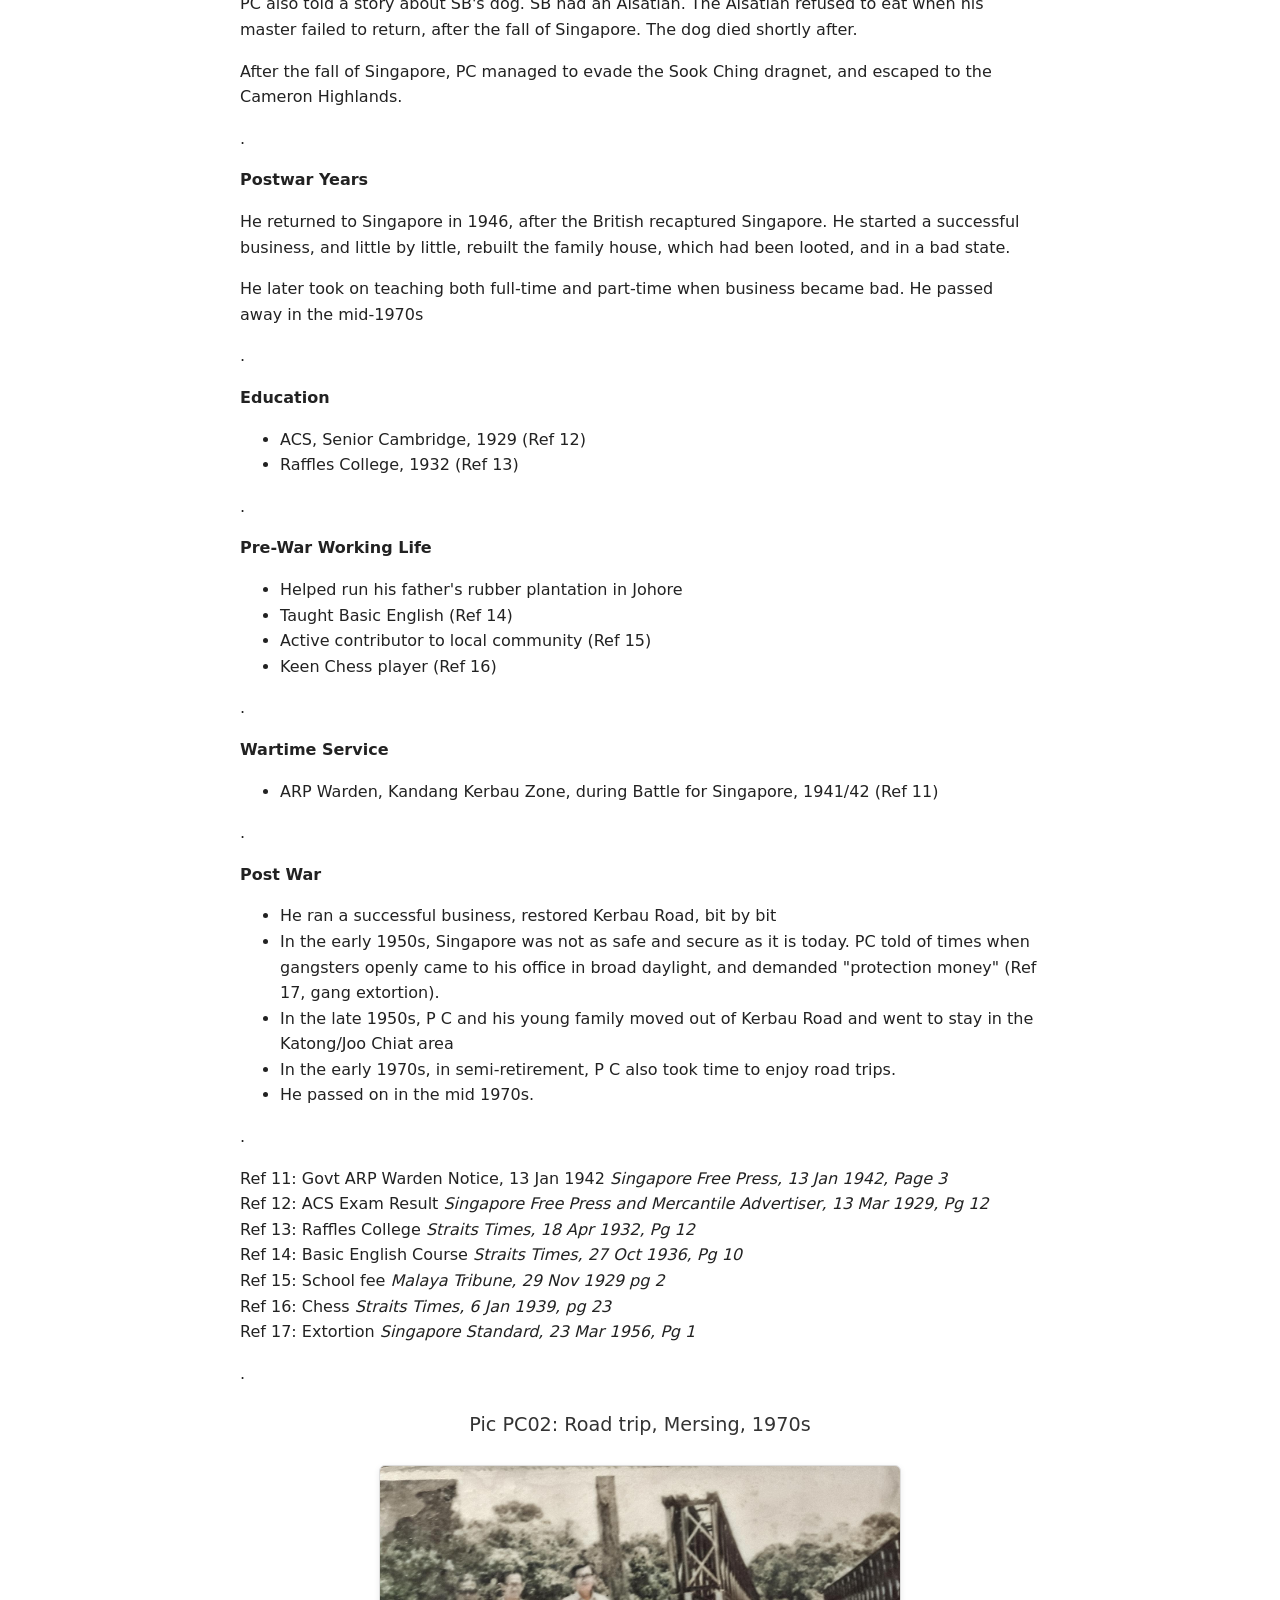
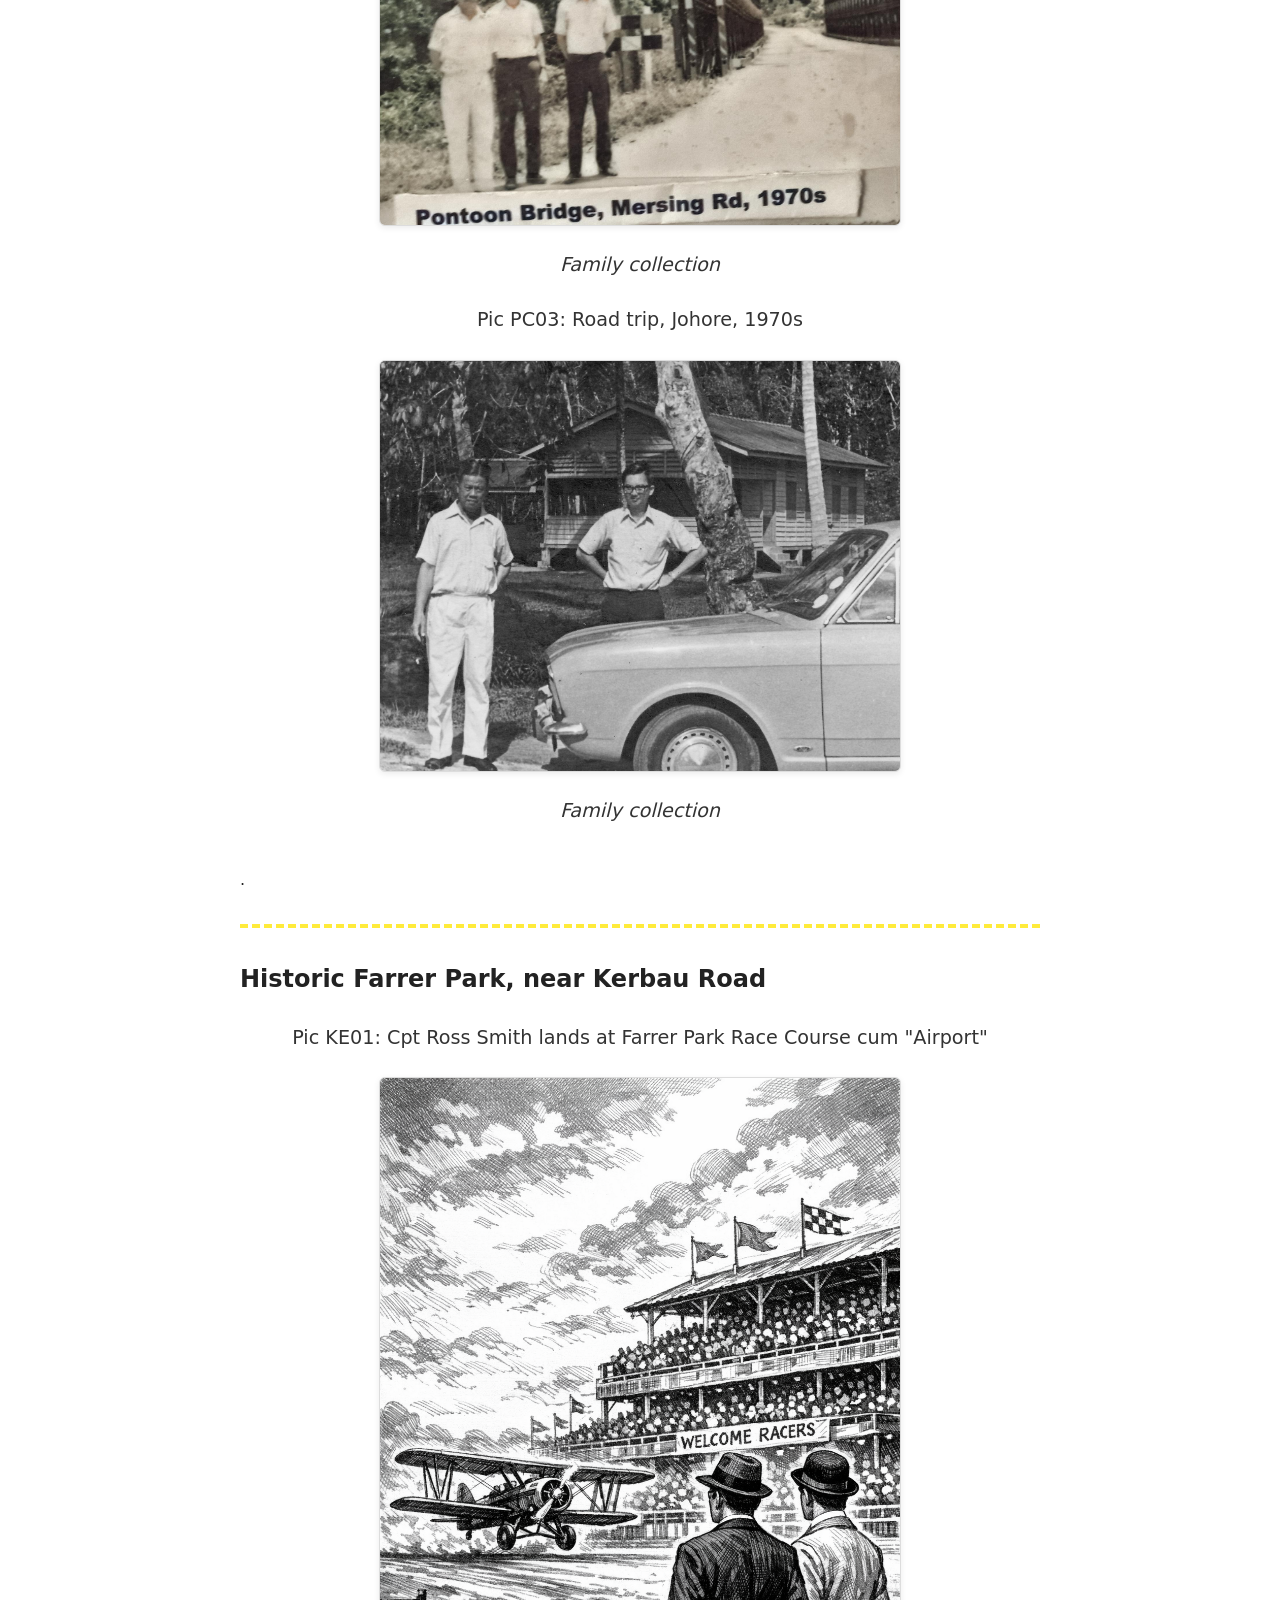
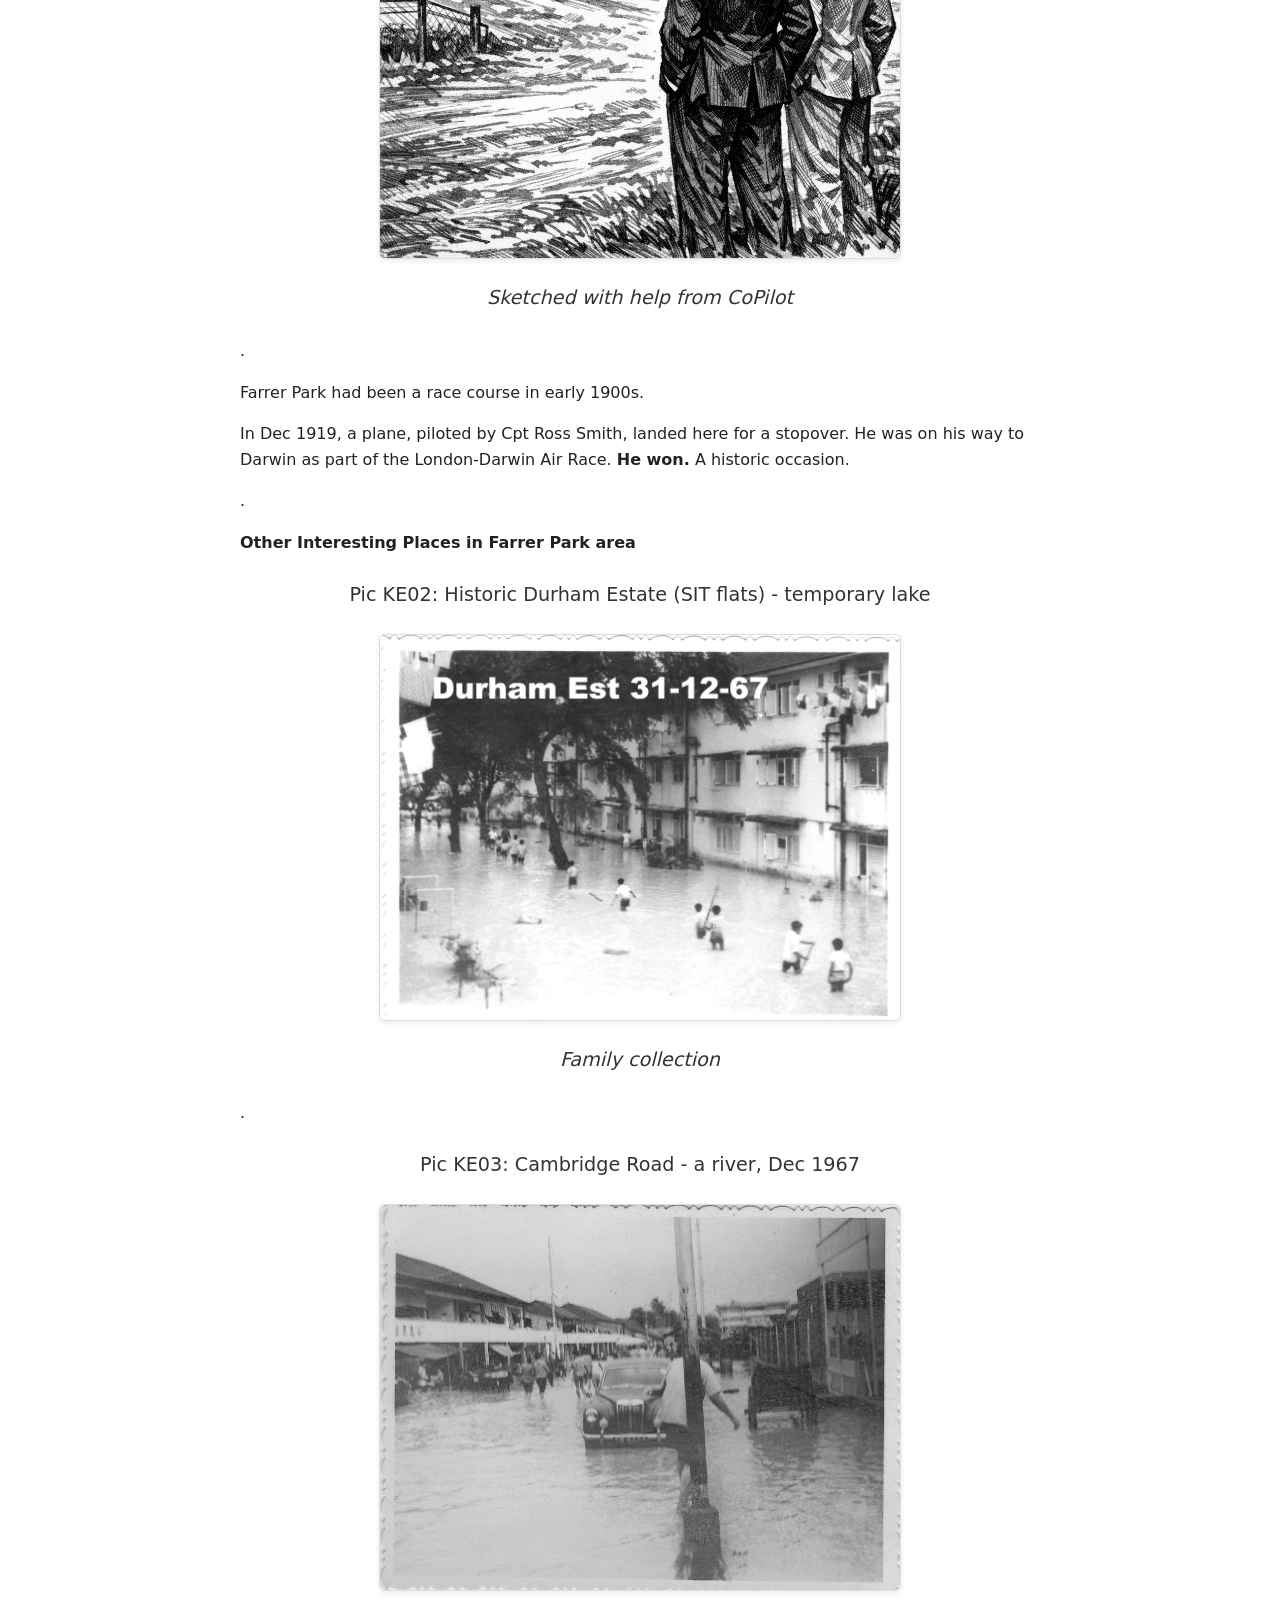
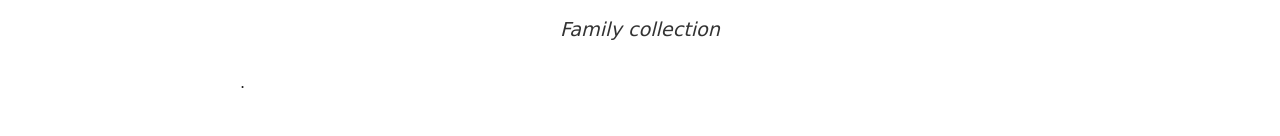
==== commit 8d69d45e: "Add files via upload" ====
--- a/Index.html
+++ b/Index.html
@@ -31,16 +31,16 @@
       Pic TT01: House of Tan Tang Niah, 37 Kerbau Road, Little India. 
     </figcaption>
     <div class="img-frame">
-      <img src="KerbauRd.jpg" alt="House of Tan Tang Niah" >
+      <img src="KerbauRd.png" alt="House of Tan Tang Niah" >
     </div>
     <figcaption class="caption-large">
-      <em>Family Collection</em>
+      <em>Family Collection, restored with help from CoPilot</em>
     </figcaption>
   </figure>
 
   <div class="section">
-    <p> Draft : version 2.07<br>
-        Date: 20 Mar 2026<br>
+    <p><strong> Draft <br>
+        Date: 25 Mar 2026</strong><br>
     </p>
     <p>Tan Tang Niah (TTN) was a prominent Chinese community leader in early 20th‑century Singapore. He was a JP, a confectionery manufacturer, and owned a rubber plantation in Johore. The family residence was 40 Kerbau Road. This was later renumbered to 37 Kerbau Rd. He died in 1925 at the age of 63 (Ref 01).</p>
     <p> Positions he held included :
@@ -64,9 +64,9 @@
 <table class="family-table">
   <tr><th>Sons</th><th>Daughters</th></tr>
   <tr><td>Tan Boon Chiat</td><td></td></tr>
-  <tr><td>Tan Sim Boh</td><td>Mrs Kang Tiang Kim</td></tr>
-  <tr><td>Tan Sim Eng</td><td>Mrs Cheong Ann Sim</td></tr>
-  <tr><td>Tan Sim Teck</td><td>Mrs Lim Peng Han</td></tr>
+  <tr><td>Tan Sim Boh</td><td>Tan Biau Eng (Mrs Kang Tiang Kim)</td></tr>
+  <tr><td>Tan Sim Eng</td><td>Tan Biau Hwa (Mrs Cheong Ann Sim)</td></tr>
+  <tr><td>Tan Sim Teck</td><td>Tan Biau Luan (Mrs Lim Peng Han)</td></tr>
   <tr><td>Tan Peng Choo</td><td></td></tr>
   <tr><td>Tan Sim Keng</td><td></td></tr>
   <tr><td>Tan Kim Hoe</td><td></td></tr>
@@ -179,7 +179,7 @@
 <div class="dotted-divider-3"></div>
 
   <!-- P. C. Tan -->
-<  <div class="section">
+  <div class="section">
     <h2>Tan Peng Choo (P. C. Tan)</h2>
 
 <figure class="figure-block">
@@ -204,12 +204,11 @@
 <p>As ARP Warden, part of P C's duty was to check at night for naked lights from houses. Recalcitrant Households who flouted the prevailing wartime "Blackout" regulation were charged in Court. Naked lights in time of war put the entire community at risk.</p>
 <p> People in the neighborhood who were wounded, homeless or needed help went to see P C. He told stories of driving  the wounded to hospital, or to the docks to pick up supplies, <strong>at times, even when the air raid was still in progress.</strong></p>
 <p>PC also told a story about SB's dog. SB had an Alsatian. The Alsatian refused to eat when his master failed to return, after the fall of Singapore. The dog died shortly after.</p>
-    <p>After the fall of Singapore, He managed to evade the Sook Ching dragnet, and escaped to the Cameron Highlands.</p>
+    <p>After the fall of Singapore, PC managed to evade the Sook Ching dragnet, and escaped to the Cameron Highlands.</p>
 <p>.</p>
     <p><strong>Postwar Years</strong><br>
     <p>He returned to Singapore in 1946, after the British recaptured Singapore. He started a successful business, and little by little, rebuilt the family house, which had been looted, and in a bad state.</p>
-    
-   <p>He later took on teaching both full-time and part‑time when business became poor. He passed away in the mid-1970s</p>
+   <p>He later took on teaching both full-time and part‑time when business became bad. He passed away in the mid-1970s</p>
 <p>.</p>   
 <p><strong>Education</strong></p>
  <ul>
@@ -239,7 +238,7 @@
    <li>He passed on in the mid 1970s.</li>
   </ul>
 <p>.</p>
-<p>Ref 11: Govt ARP Warden Notice, 13 Jan 1942<em>Singapore Free Press, 13 Jan 1942, Page 3</em><br>
+<p>Ref 11: Govt ARP Warden Notice, 13 Jan 1942<em> Singapore Free Press, 13 Jan 1942, Page 3</em><br>
    Ref 12: ACS Exam Result<em> Singapore Free Press and Mercantile Advertiser, 13 Mar 1929, Pg 12</em><br>
    Ref 13: Raffles College <em>Straits Times, 18 Apr 1932, Pg 12</em><br>
    Ref 14: Basic English Course <em>Straits Times, 27 Oct 1936, Pg 10</em><br>
@@ -253,47 +252,82 @@
       </figcaption>
 
       <div class="img-frame">
-        <img src="Pontoon.jpg" alt="P. C. Tan">
+        <img src="Pontoon.jpg" alt="Pontoon Bridge on the road to Mersing">
       </div>
       <figcaption class="caption-large">
         <em>Family collection</em>
       </figcaption>
    </figure>
 
+<figure class="figure-block">
+      <figcaption class="caption-large">
+        Pic PC03: Road trip, Johore, 1970s
+      </figcaption>
+
+      <div class="img-frame">
+        <img src="johore.jpg" alt="House on the road to Mersing">
+      </div>
+      <figcaption class="caption-large">
+        <em>Family collection</em>
+      </figcaption>
+   </figure>
+
  </div>
 <p>.</p>
 
 <div class="dotted-divider-3"></div>
-<p>.</p>
 
  <div class="section">
-    <h2>Interesting Places near Kerbau Road</h2>
-   
-  <figure class="figure-block">
-      <figcaption class="caption-large">
-        Pic KE01: Old Durham Estate SIT flats, rebuilt in 1970s
-      </figcaption>
-
-      <div class="img-frame">
-        <img src="DurEstFlood.jpg" alt="Durham">
-      </div>
-      <figcaption class="caption-large">
-        <em>Family collection</em>
+    <h2>Historic Farrer Park, near Kerbau Road</h2>
+  
+<figure class="figure-block">
+      <figcaption class="caption-large">
+        Pic KE01: Cpt Ross Smith lands at Farrer Park Race Course cum "Airport"
+      </figcaption>
+      <div class="img-frame">
+        <img src="biplane.png" alt="Biplane landing at Farrer Park">
+      </div>
+      <figcaption class="caption-large">
+        <em>Sketched with help from CoPilot</em>
       </figcaption>
    </figure>  
   <p>.</p>
+  
+<p> Farrer Park had been a race course in early 1900s.</p>
+<p> In Dec 1919, a plane, piloted by Cpt Ross Smith, landed here for a stopover. He was on his way to Darwin as part of the London-Darwin Air Race. <strong>He won.</strong> A historic occasion.</p>
+<p>.</p>
+<p><strong>Other Interesting Places in Farrer Park area</strong></p>
+  <figure class="figure-block">
+      <figcaption class="caption-large">
+        Pic KE02: Historic Durham Estate (SIT flats) - temporary lake
+      </figcaption>
+
+      <div class="img-frame">
+        <img src="DurEstFlood.jpg" alt="Flood at Old Durham Estate">
+      </div>
+      <figcaption class="caption-large">
+        <em>Family collection</em>
+      </figcaption>
+   </figure>  
+  <p>.</p>
+
+ <figure class="figure-block">
+      <figcaption class="caption-large">
+        Pic KE03: Cambridge Road - a river, Dec 1967
+      </figcaption>
+
+      <div class="img-frame">
+        <img src="CambridgeRd.jpg" alt="Flood Cambridge Road">
+      </div>
+      <figcaption class="caption-large">
+        <em>Family collection</em>
+      </figcaption>
+   </figure>  
+  <p>.</p>
+
+
  
-  <ul>
-   <li>The MRT (Little India Station), 5 minute walk away, provides easy access<br><br>.<br></li>
-   <li>One minute from MRT is the popular Tekka Market and Hawker Centre.<br>.<br></li>
-   <li>The nearby Farrer Park, adjacent to Race Course Road, was a Race Course in the 1900s.<strong>Aviation History was made here, when, on Dec 1919, a plane piloted by Cpt Ross Smith landed for a stopover.</strong> Cpt Ross was taking part in the <strong>London to Darwin Air Race.</strong> He won. <strong> Farrer Park was once not only an "airport", but one chosen by the London-Darwin air race winner ! </strong>. (Ref 18)<br>.<br></li>
-   <li><strong>The area next to today's Farrer Park can be considered "Little England".</strong> It's roads are named after British places, eg, Gloucester Road, Dorset Road, Durham Road, Cambridge Road, Oxford Road, etc.<br>.<br></li>
-   <li><strong>The Pek Kio Hawker Centre,</strong> at junction of Cambridge Road and Owen Road, is a very popular place. <strong>Check out the Hokien mee stall - Michelin star ! </strong></li>
- </ul>
-<p>.</p>
-<p>Ref 18: Air Race Plane landed, Farrer Park<em> The Singapore Free Press and Merchantile Advertiser, 5 Dec 
-1919</em></p>
-<p>.</p>
+ 
 </div>
 
 
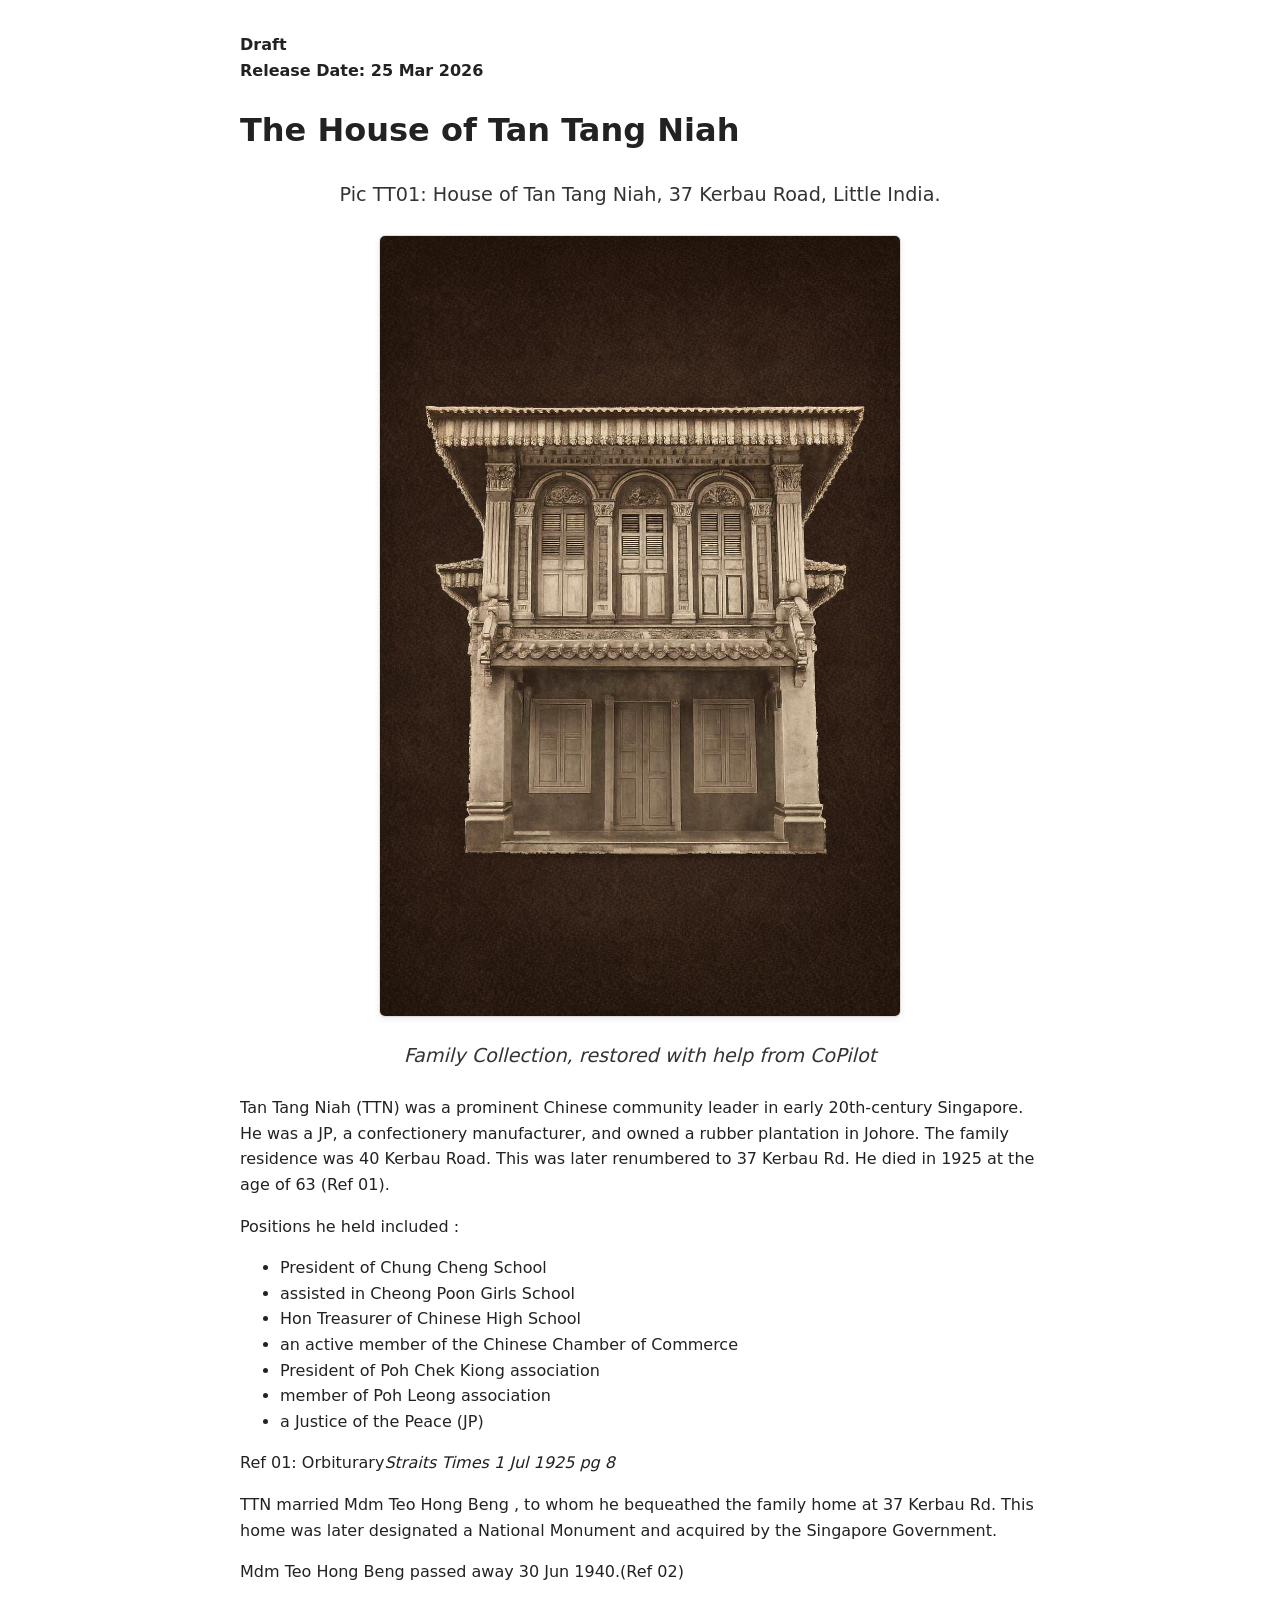
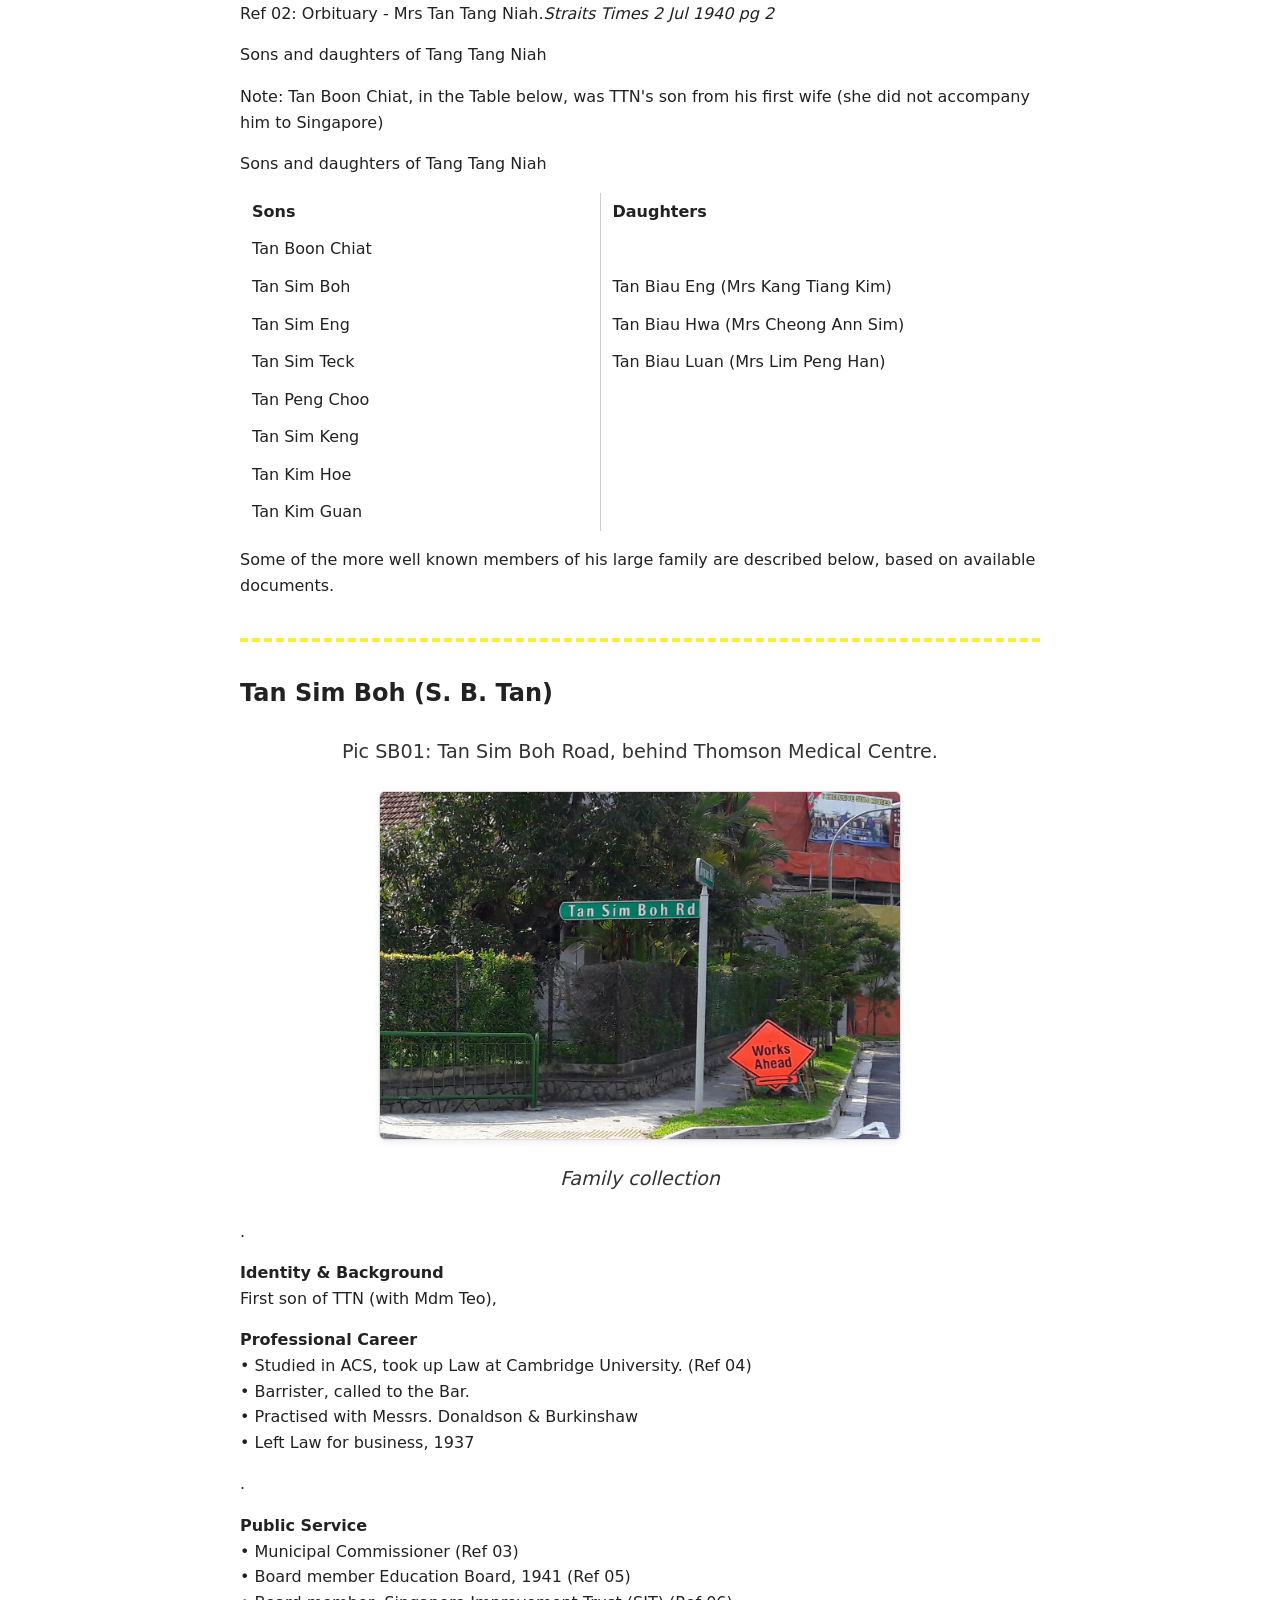
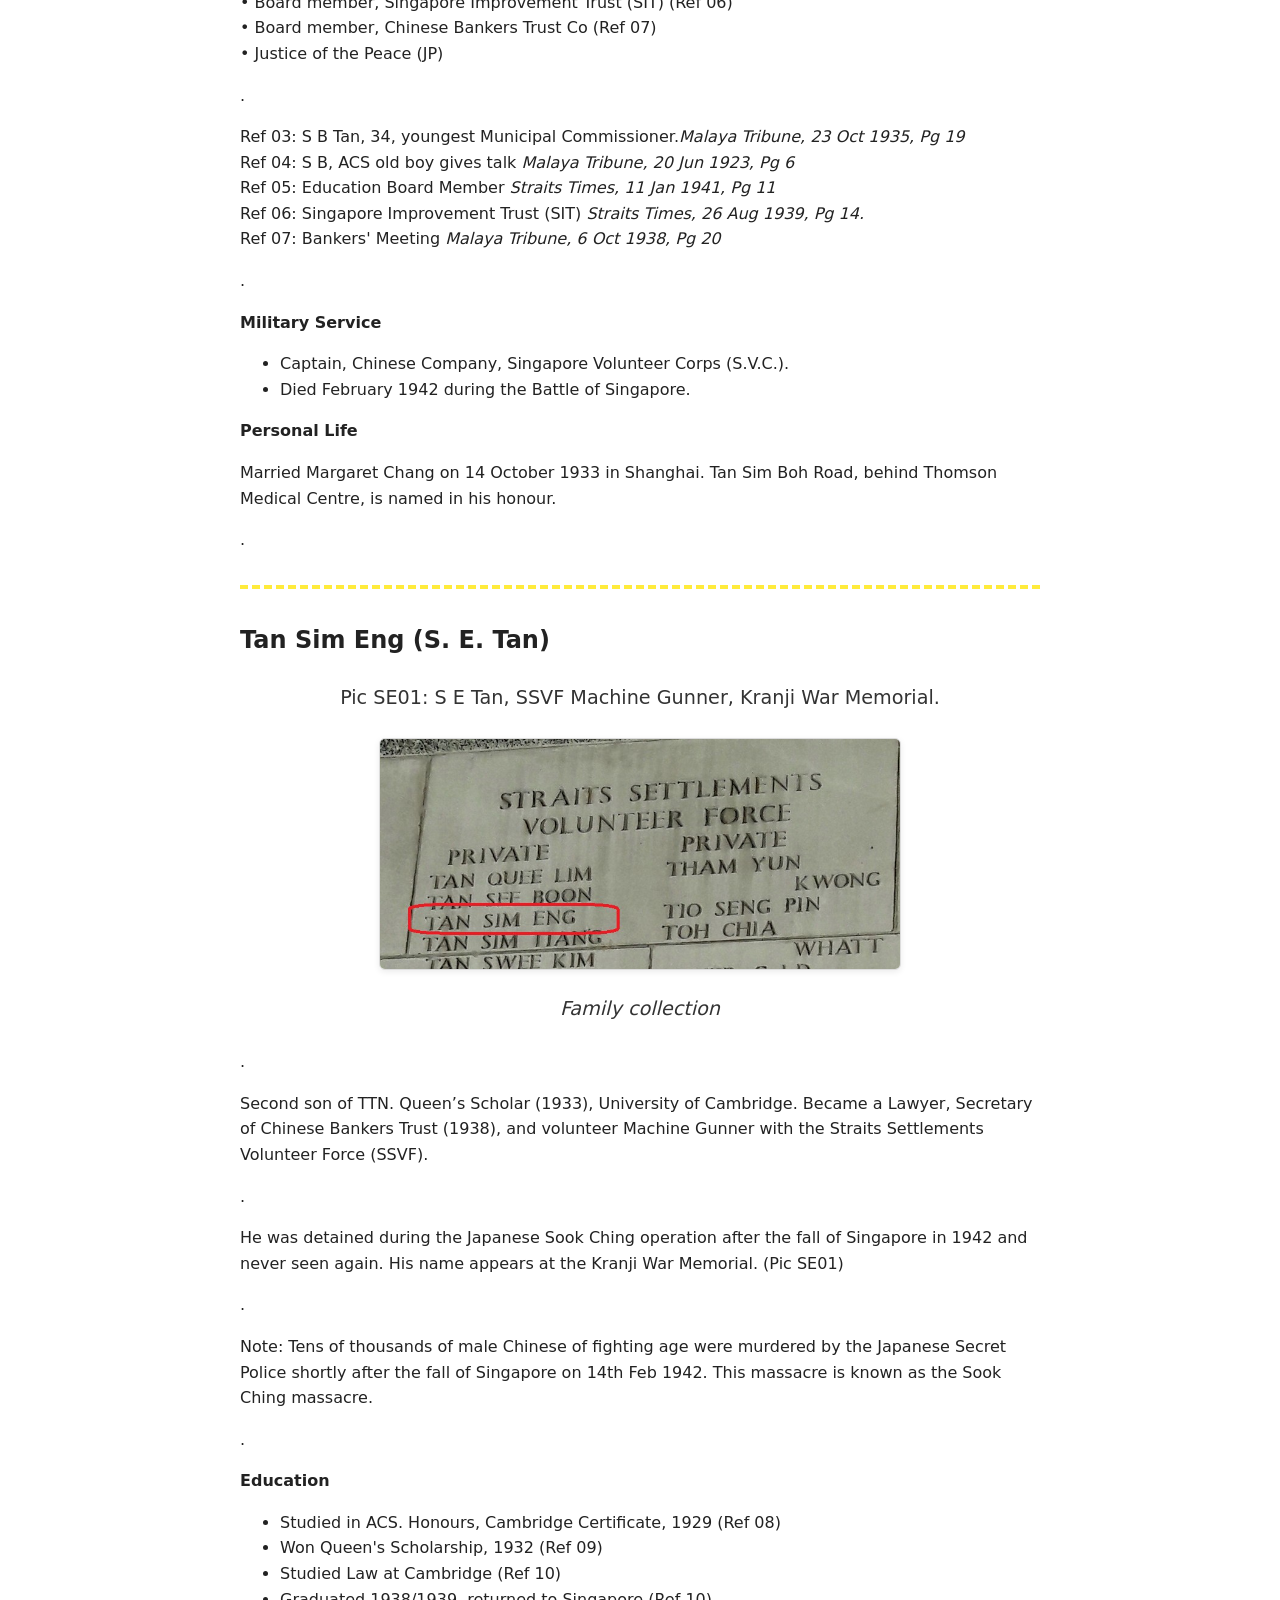
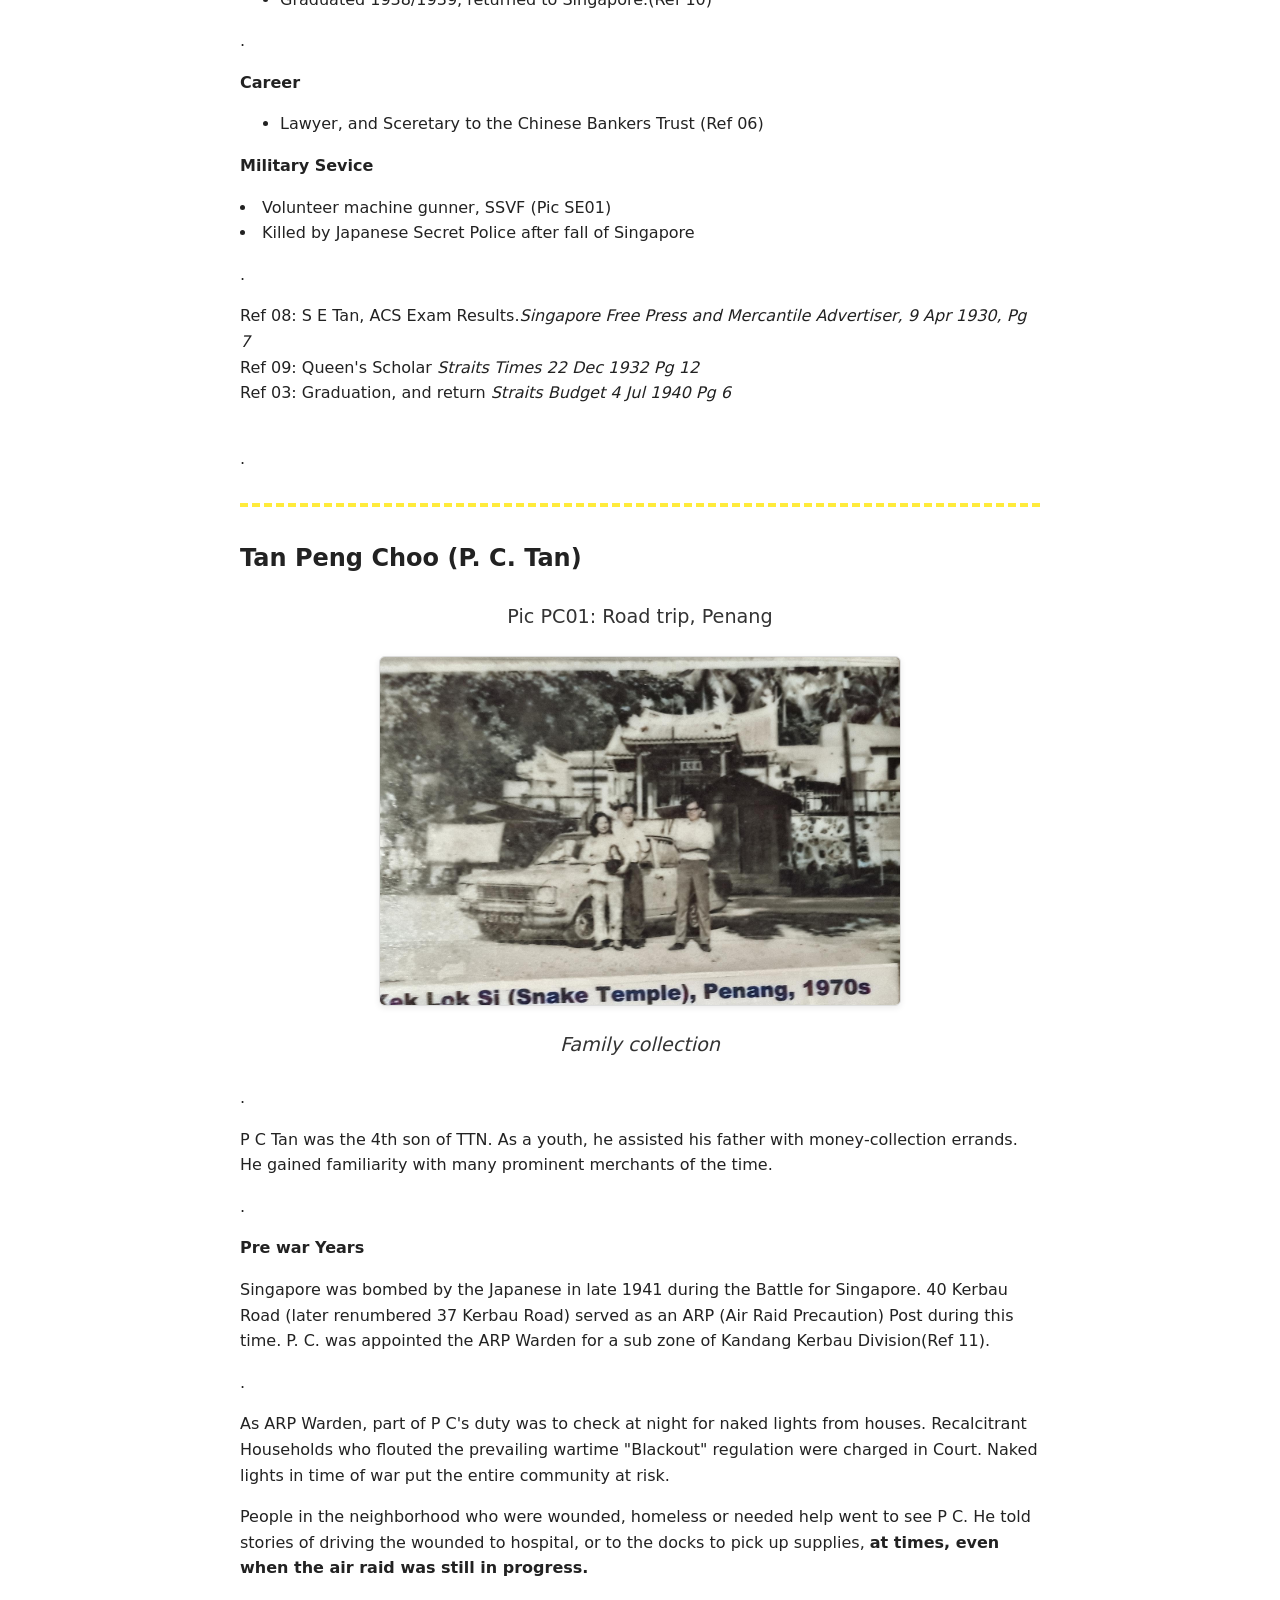
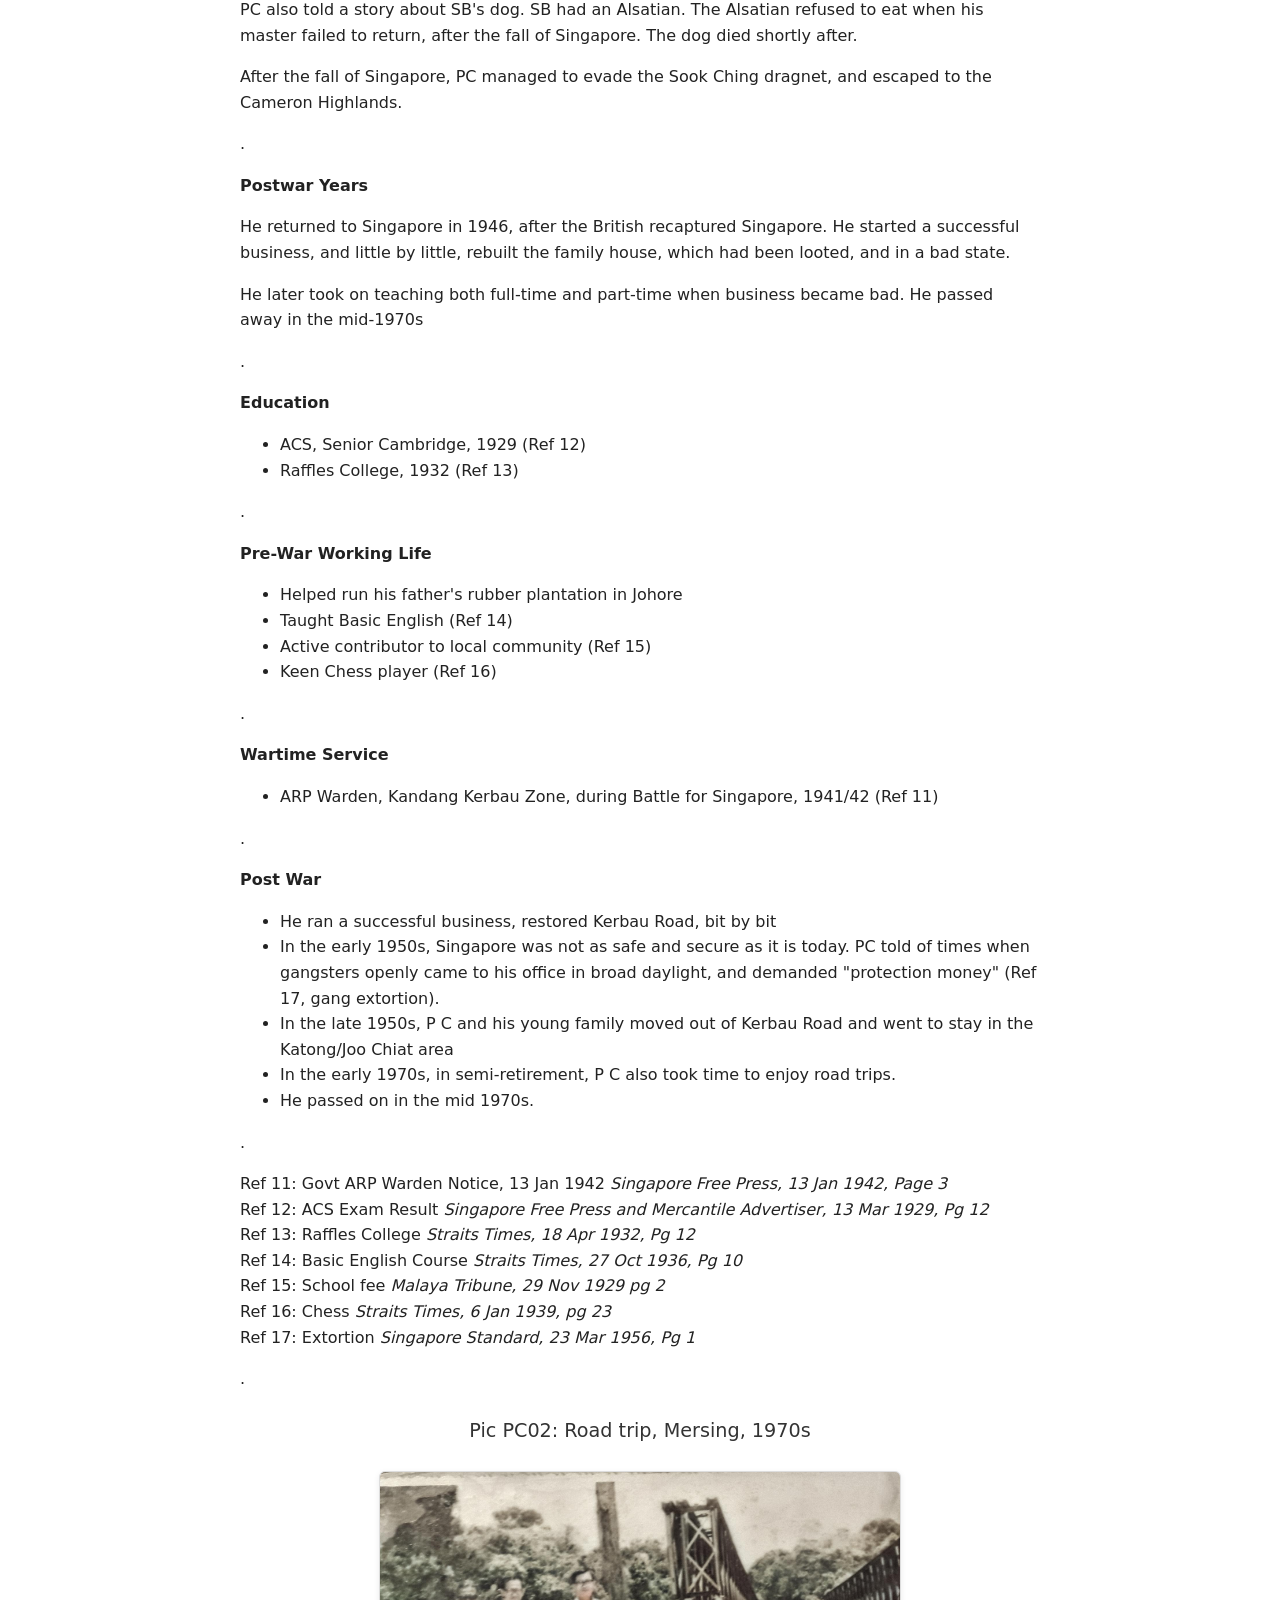
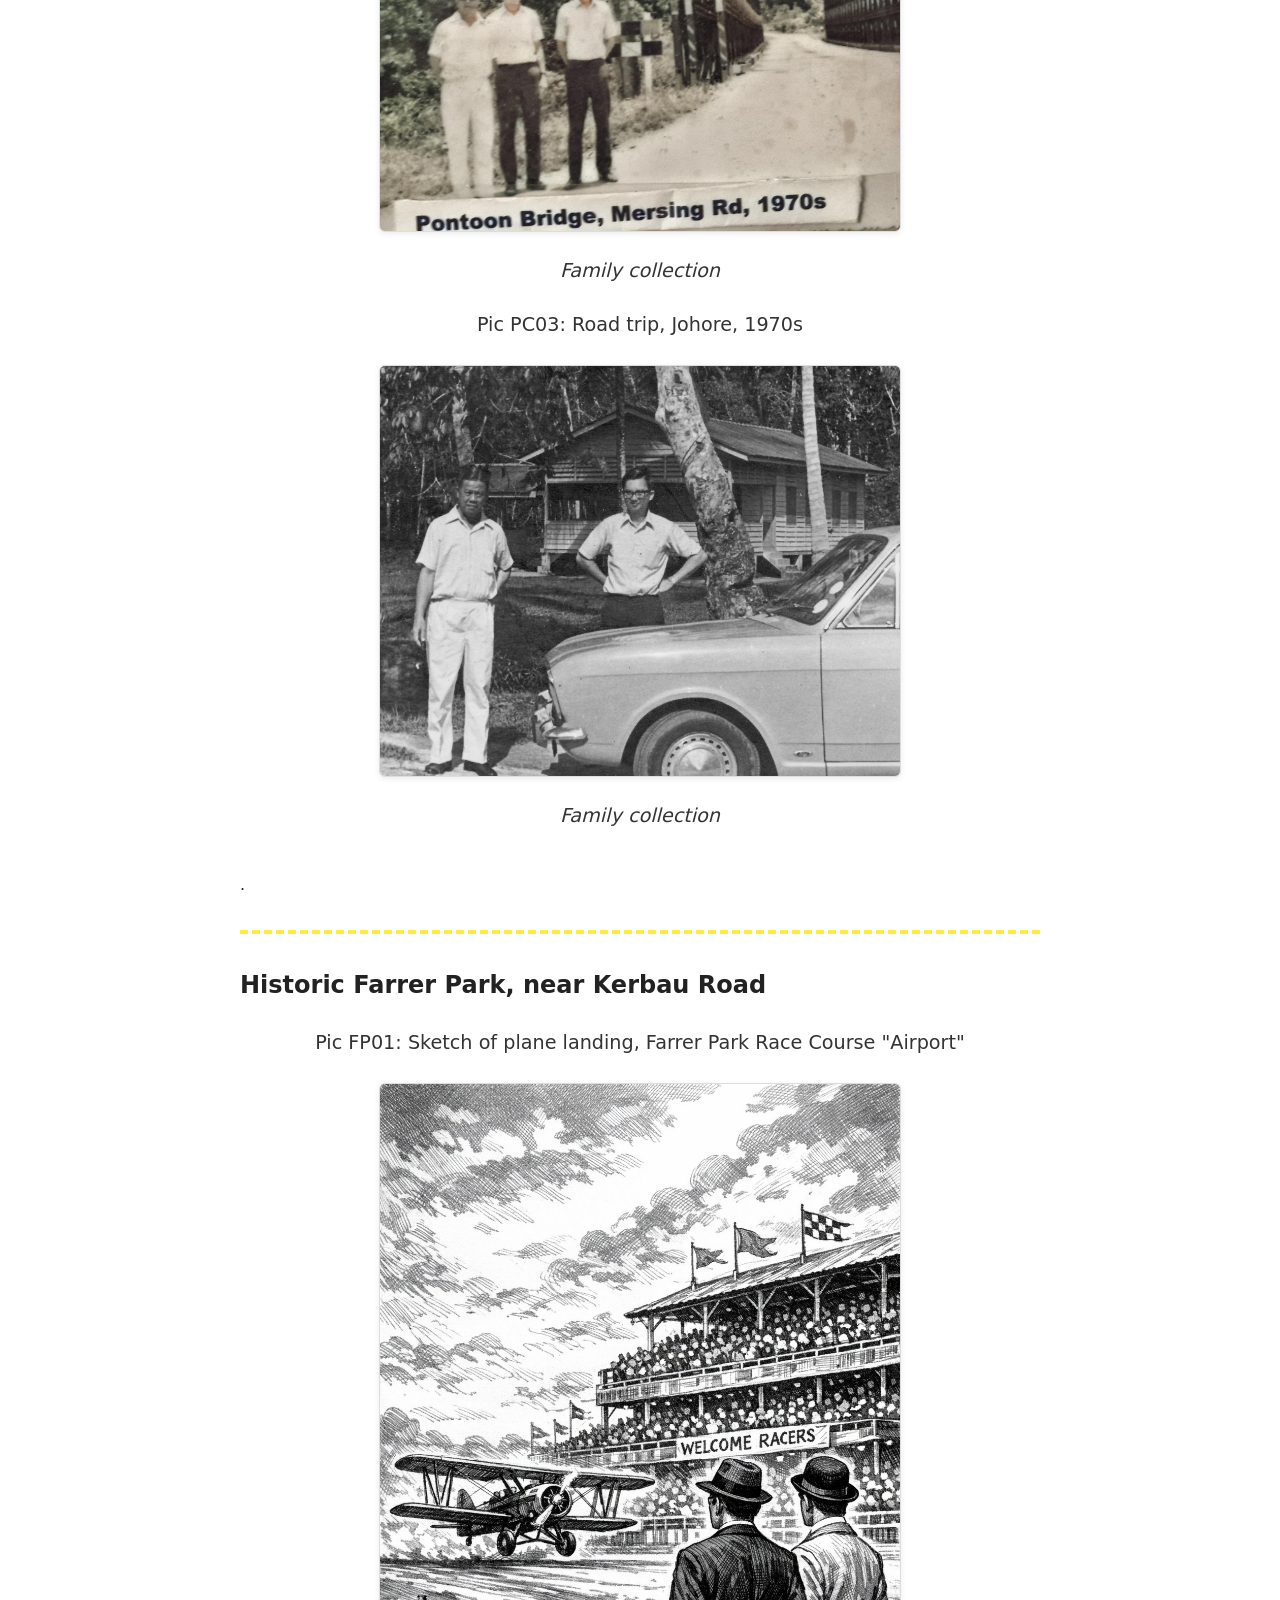
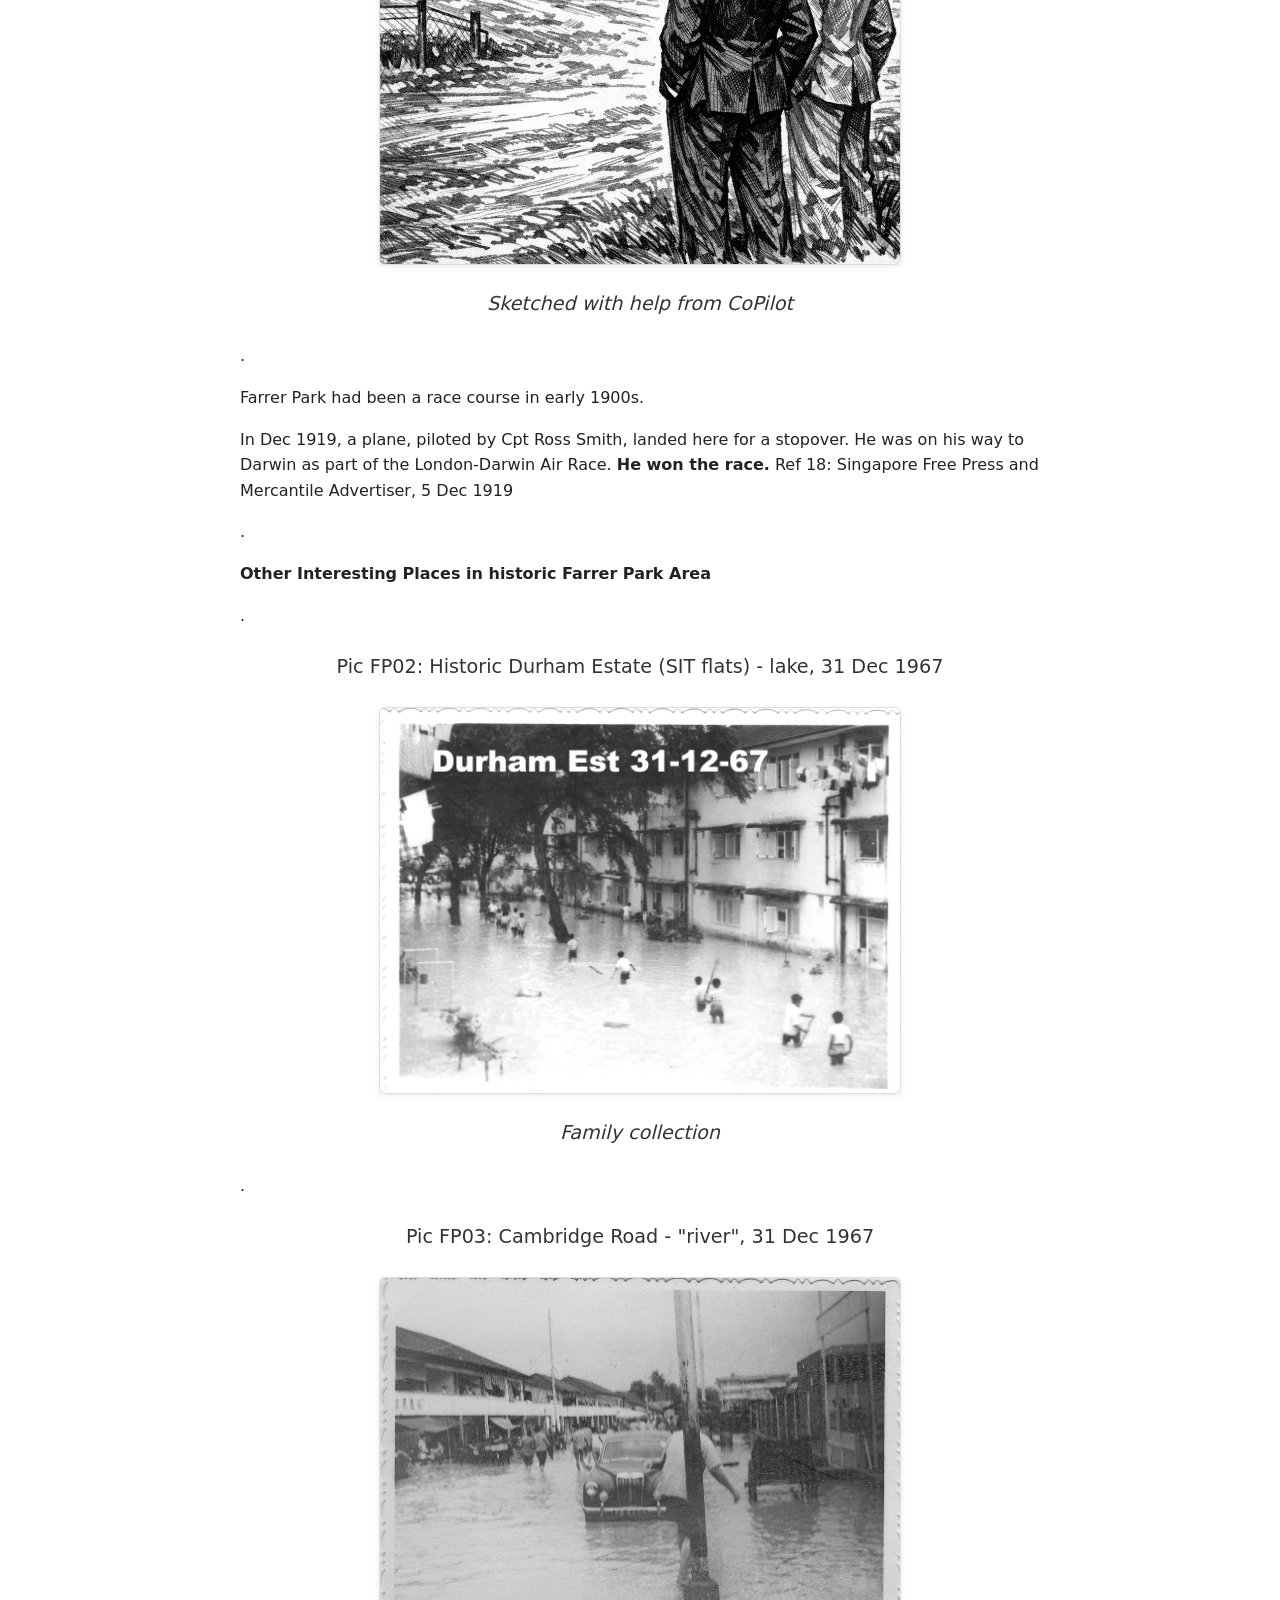
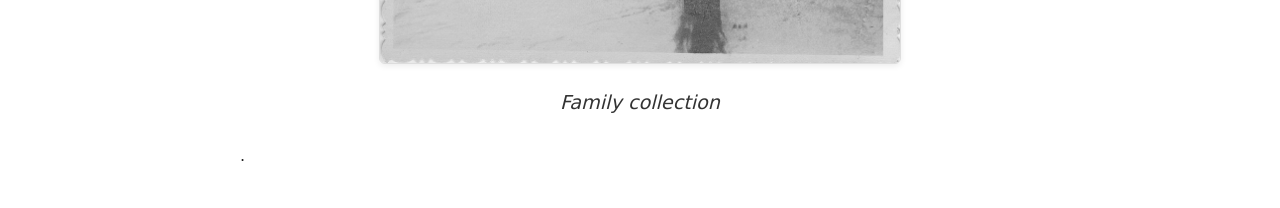
==== commit d3f7b309: "Add files via upload Signed-off-by: SgHist78 <tehn7368@gmail.com>" ====
--- a/Index.html
+++ b/Index.html
@@ -1,6 +1,9 @@
 <!DOCTYPE html>
 <html lang="en">
-<meta http-equiv="Content-Security-Policy"
+
+<head>
+  <meta charset="UTF-8">
+  <meta http-equiv="Content-Security-Policy"
       content="
         default-src 'self';
         script-src 'self';
@@ -10,8 +13,11 @@
         base-uri 'self';
         frame-ancestors 'none';
       ">
-<head>
-  <meta charset="UTF-8">
+  <meta http-equiv="X-Content-Type-Options" content="nosniff">
+  <meta http-equiv="Referrer-Policy" content="no-referrer">
+  <meta http-equiv="Permissions-Policy" content="geolocation=(), microphone=(), camera=()">
+
+
   <title>The House of Tan Tang Niah</title>
   <meta name="viewport" content="width=device-width, initial-scale=1">
 
@@ -23,6 +29,9 @@
 </head>
 
 <body>
+<p><strong> Draft <br>
+        Release Date: 25 Mar 2026</strong><br></p>
+
 
   <h1>The House of Tan Tang Niah</h1>
 
@@ -39,9 +48,8 @@
   </figure>
 
   <div class="section">
-    <p><strong> Draft <br>
-        Date: 25 Mar 2026</strong><br>
-    </p>
+    
+ 
     <p>Tan Tang Niah (TTN) was a prominent Chinese community leader in early 20th‑century Singapore. He was a JP, a confectionery manufacturer, and owned a rubber plantation in Johore. The family residence was 40 Kerbau Road. This was later renumbered to 37 Kerbau Rd. He died in 1925 at the age of 63 (Ref 01).</p>
     <p> Positions he held included :
     <ul>
@@ -165,7 +173,7 @@
    </ul>
    <p></p>
    <p><strong>Military Sevice</strong></p>
-     <li> Volunteer machine gunner, SSVF (Pic SE01)
+     <li> Volunteer machine gunner, SSVF (Pic SE01)</li>
      <li> Killed by Japanese Secret Police after fall of Singapore </li>
     </ul>
 <p>.</p>
@@ -278,11 +286,11 @@
 <div class="dotted-divider-3"></div>
 
  <div class="section">
-    <h2>Historic Farrer Park, near Kerbau Road</h2>
+    <h2><strong>Historic Farrer Park, near Kerbau Road</strong></h2>
   
 <figure class="figure-block">
       <figcaption class="caption-large">
-        Pic KE01: Cpt Ross Smith lands at Farrer Park Race Course cum "Airport"
+        Pic FP01: Sketch of plane landing, Farrer Park Race Course "Airport"
       </figcaption>
       <div class="img-frame">
         <img src="biplane.png" alt="Biplane landing at Farrer Park">
@@ -294,12 +302,13 @@
   <p>.</p>
   
 <p> Farrer Park had been a race course in early 1900s.</p>
-<p> In Dec 1919, a plane, piloted by Cpt Ross Smith, landed here for a stopover. He was on his way to Darwin as part of the London-Darwin Air Race. <strong>He won.</strong> A historic occasion.</p>
-<p>.</p>
-<p><strong>Other Interesting Places in Farrer Park area</strong></p>
+<p> In Dec 1919, a plane, piloted by Cpt Ross Smith, landed here for a stopover. He was on his way to Darwin as part of the London-Darwin Air Race. <strong>He won the race.</strong>  Ref 18: Singapore Free Press and Mercantile Advertiser, 5 Dec 1919</p>
+<p>.</p>
+<p><strong>Other Interesting Places in historic Farrer Park Area</strong></p>
+<p>.</p>
   <figure class="figure-block">
       <figcaption class="caption-large">
-        Pic KE02: Historic Durham Estate (SIT flats) - temporary lake
+        Pic FP02: Historic Durham Estate (SIT flats) - lake, 31 Dec 1967
       </figcaption>
 
       <div class="img-frame">
@@ -313,7 +322,7 @@
 
  <figure class="figure-block">
       <figcaption class="caption-large">
-        Pic KE03: Cambridge Road - a river, Dec 1967
+        Pic FP03: Cambridge Road - "river", 31 Dec 1967
       </figcaption>
 
       <div class="img-frame">
